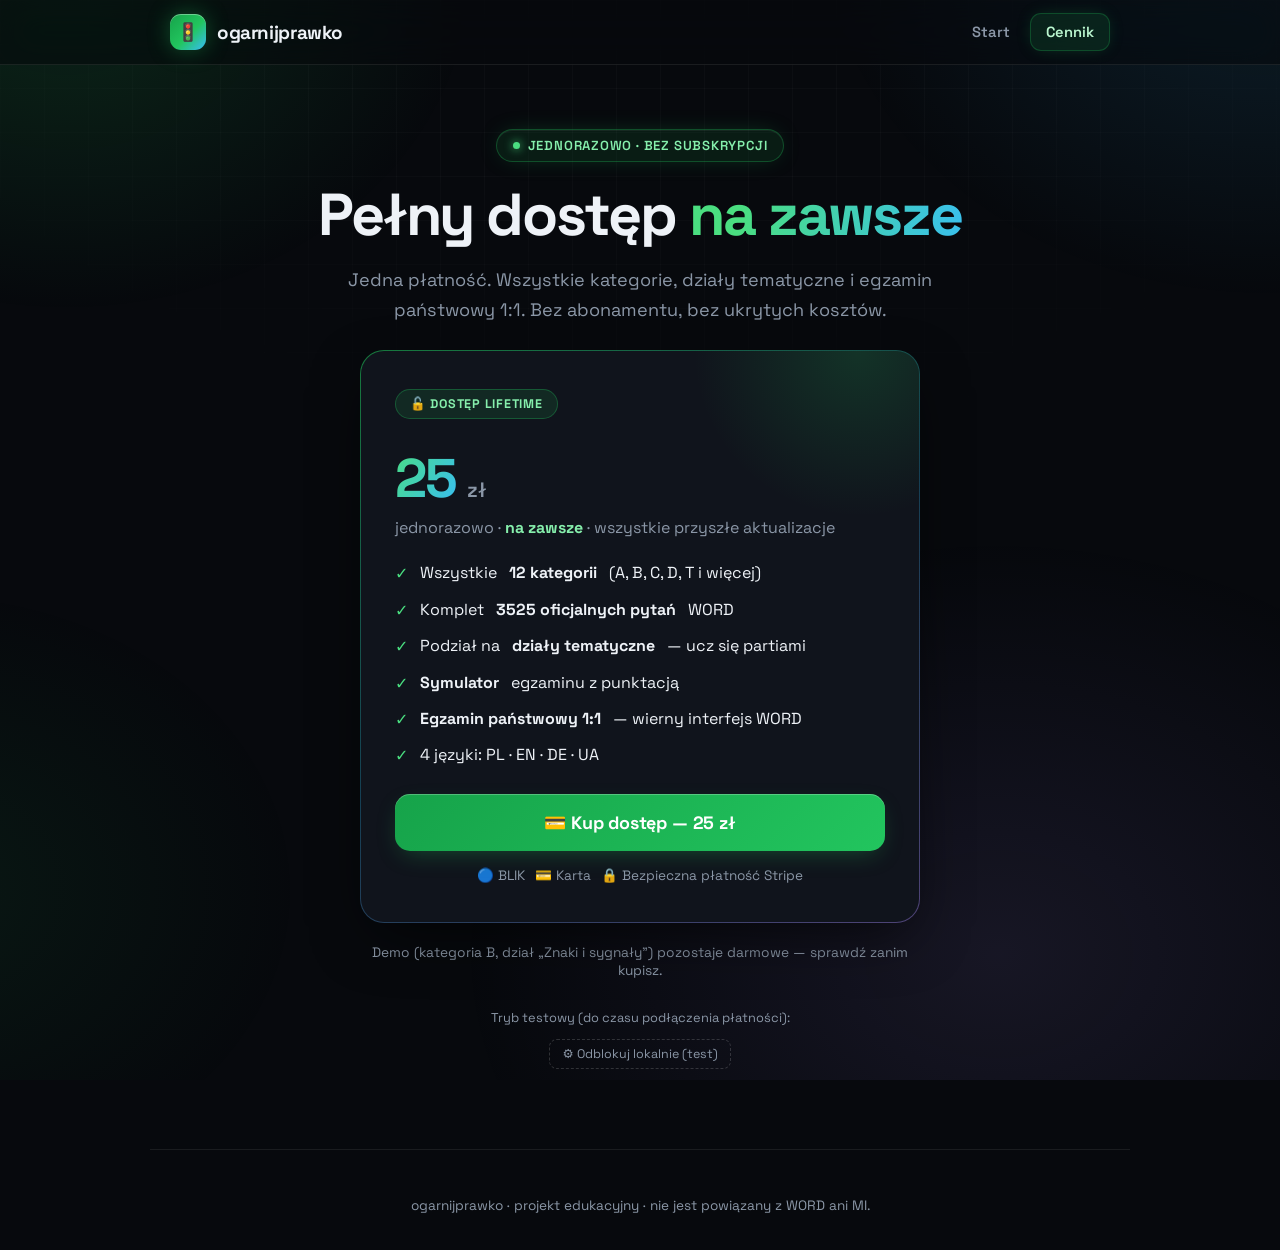
==== cennik.html @ bf422115 "Pierwsza wersja ogarnijprawko Serwis do nauki teorii prawa jazdy z oficjalnej bazy MI: - 3525 pytań," ====
<!DOCTYPE html>
<html lang="pl">
<head>
<meta charset="UTF-8">
<meta name="viewport" content="width=device-width, initial-scale=1.0">
<title>Cennik — ogarnijprawko (25 zł na zawsze)</title>
<meta name="description" content="Pełny dostęp do wszystkich kategorii, działów i trybu egzaminu państwowego 1:1 — 25 zł jednorazowo, na zawsze.">
<link rel="preconnect" href="https://fonts.googleapis.com">
<link rel="preconnect" href="https://fonts.gstatic.com" crossorigin>
<link href="https://fonts.googleapis.com/css2?family=Space+Grotesk:wght@400;500;600;700&display=swap" rel="stylesheet">
<link rel="stylesheet" href="style.css">
<style>
.price-wrap{max-width:560px;margin:0 auto}
.price-card{
  position:relative;border-radius:24px;padding:38px 34px;overflow:hidden;
  background:linear-gradient(var(--card-solid),var(--card-solid)) padding-box,
             linear-gradient(150deg,rgba(34,197,94,.6),rgba(56,189,248,.3) 50%,rgba(167,139,250,.4)) border-box;
  border:1.5px solid transparent;box-shadow:var(--shadow);
}
.price-card::before{content:"";position:absolute;width:360px;height:360px;border-radius:50%;top:-180px;right:-120px;background:radial-gradient(circle,var(--accent-glow),transparent 65%);opacity:.5}
.price-badge{display:inline-block;font-size:.78rem;font-weight:700;letter-spacing:.06em;text-transform:uppercase;color:#86efac;background:rgba(34,197,94,.12);border:1px solid rgba(34,197,94,.3);padding:6px 14px;border-radius:999px;margin-bottom:18px}
.price-amount{display:flex;align-items:baseline;gap:10px;margin:6px 0 4px}
.price-amount .v{font-size:3.4rem;font-weight:700;letter-spacing:-.03em;background:linear-gradient(120deg,#4ade80,#38bdf8);-webkit-background-clip:text;background-clip:text;color:transparent}
.price-amount .u{font-size:1.3rem;font-weight:600;color:var(--muted)}
.price-sub{color:var(--muted);margin:0 0 24px}
.price-sub b{color:#86efac}
.feat{list-style:none;padding:0;margin:0 0 26px;display:flex;flex-direction:column;gap:13px}
.feat li{display:flex;gap:12px;align-items:flex-start;font-size:1rem;line-height:1.4}
.feat .ic{color:var(--accent2);font-weight:800;flex-shrink:0;margin-top:1px}
.feat .x{color:var(--muted);opacity:.6}
.pay-note{display:flex;align-items:center;gap:10px;justify-content:center;margin-top:16px;color:var(--muted);font-size:.85rem;flex-wrap:wrap}
.pay-note span{display:inline-flex;align-items:center;gap:5px}
.powod-info{background:rgba(251,191,36,.1);border:1px solid rgba(251,191,36,.28);color:#fde68a;border-radius:14px;padding:13px 18px;margin-bottom:22px;font-size:.94rem;text-align:center}
.dev-unlock{margin-top:30px;text-align:center;font-size:.8rem;color:var(--muted)}
.dev-unlock button{background:none;border:1px dashed var(--line-bright);color:var(--muted);border-radius:8px;padding:6px 12px;cursor:pointer;font-family:inherit;font-size:.78rem}
.guarantee{text-align:center;color:var(--muted);font-size:.86rem;margin-top:20px}
</style>
</head>
<body>

<header class="site-header"><div class="container bar">
  <a class="brand" href="index.html"><span class="logo">🚦</span> ogarnijprawko</a>
  <nav class="nav">
    <a href="index.html">Start</a>
    <a href="cennik.html" class="active">Cennik</a>
  </nav>
</div></header>

<main class="container">
  <section class="hero" style="padding:64px 0 26px">
    <div class="kicker"><span class="dot"></span> Jednorazowo · bez subskrypcji</div>
    <h1>Pełny dostęp <span class="hl">na zawsze</span></h1>
    <p>Jedna płatność. Wszystkie kategorie, działy tematyczne i egzamin państwowy 1:1. Bez abonamentu, bez ukrytych kosztów.</p>
  </section>

  <div class="price-wrap">
    <div id="powod"></div>
    <div class="price-card">
      <span class="price-badge">🔓 Dostęp lifetime</span>
      <div class="price-amount"><span class="v">25</span><span class="u">zł</span></div>
      <p class="price-sub">jednorazowo · <b>na zawsze</b> · wszystkie przyszłe aktualizacje</p>

      <ul class="feat">
        <li><span class="ic">✓</span> Wszystkie <b>12 kategorii</b> (A, B, C, D, T i więcej)</li>
        <li><span class="ic">✓</span> Komplet <b>3525 oficjalnych pytań</b> WORD</li>
        <li><span class="ic">✓</span> Podział na <b>działy tematyczne</b> — ucz się partiami</li>
        <li><span class="ic">✓</span> <b>Symulator</b> egzaminu z punktacją</li>
        <li><span class="ic">✓</span> <b>Egzamin państwowy 1:1</b> — wierny interfejs WORD</li>
        <li><span class="ic">✓</span> 4 języki: PL · EN · DE · UA</li>
      </ul>

      <button class="btn big" style="width:100%" id="payBtn">💳 Kup dostęp — 25 zł</button>
      <div class="pay-note">
        <span>🔵 BLIK</span><span>💳 Karta</span><span>🔒 Bezpieczna płatność Stripe</span>
      </div>
    </div>

    <p class="guarantee">Demo (kategoria B, dział „Znaki i sygnały") pozostaje darmowe — sprawdź zanim kupisz.</p>

    <div class="dev-unlock">
      <p>Tryb testowy (do czasu podłączenia płatności):</p>
      <button id="devUnlock">⚙️ Odblokuj lokalnie (test)</button>
    </div>
  </div>
</main>

<footer class="footer container">
  ogarnijprawko · projekt edukacyjny · nie jest powiązany z WORD ani MI.
</footer>

<script src="app.js"></script>
<script>
/* ===== KONFIG STRIPE — uzupełnij po założeniu konta =====
   Najprostszy wariant: Stripe Payment Link (bez kodu backendu na start).
   1. Stripe Dashboard → Payment Links → nowy link, produkt 25 PLN, włącz BLIK.
   2. Wklej URL poniżej. 3. W "After payment" ustaw redirect na:  .../dziekujemy.html
   Docelowo: webhook checkout.session.completed → Firebase oznacza konto jako paid. */
const STRIPE = { paymentLink: "" };  // np. "https://buy.stripe.com/xxxxx"

/* powód przekierowania */
const POWODY = {
  "dzial":"Ten dział jest dostępny w pełnej wersji.",
  "pelny-zakres":"Nauka całej kategorii wymaga pełnego dostępu.",
  "egzamin":"Symulator egzaminu jest dostępny w pełnej wersji.",
  "word":"Egzamin państwowy 1:1 jest dostępny w pełnej wersji.",
};
const powod = PT.qs("powod");
if(powod && POWODY[powod]){
  document.getElementById("powod").innerHTML =
    `<div class="powod-info">🔒 ${POWODY[powod]} Odblokuj raz — masz na zawsze.</div>`;
}

/* jeśli już kupione */
if(PT.isPaid()){
  document.getElementById("payBtn").outerHTML =
    '<div class="powod-info" style="background:rgba(34,197,94,.12);border-color:rgba(34,197,94,.3);color:#86efac">✅ Masz pełny dostęp. Dziękujemy!</div>';
}

document.getElementById("payBtn").onclick = ()=>{
  if(STRIPE.paymentLink){ location.href = STRIPE.paymentLink; }
  else { alert("Płatność będzie aktywna po podłączeniu konta Stripe.\n\nNa razie użyj „Odblokuj lokalnie (test)” na dole strony."); }
};

document.getElementById("devUnlock").onclick = ()=>{
  PT.setPaid(true);
  location.href = "index.html";
};
</script>
</body>
</html>
---- style.css ----
/* ============ PrawoTeoria — premium dark UI ============ */
:root{
  --bg:#07090d;
  --bg-soft:#0b0e14;
  --card:rgba(255,255,255,.035);
  --card-solid:#10141c;
  --card2:rgba(255,255,255,.05);
  --line:rgba(255,255,255,.08);
  --line-bright:rgba(255,255,255,.16);
  --txt:#eef2f7;
  --muted:#8b97a7;
  --accent:#22c55e;
  --accent2:#4ade80;
  --accent-glow:rgba(34,197,94,.35);
  --blue:#38bdf8;
  --violet:#a78bfa;
  --danger:#f87171;
  --warn:#fbbf24;
  --radius:18px;
  --shadow:0 20px 60px -15px rgba(0,0,0,.7);
  --ease:cubic-bezier(.22,1,.36,1);
}
*{box-sizing:border-box}
::selection{background:var(--accent);color:#04140a}
html{scroll-behavior:smooth}
body{
  margin:0;
  font-family:"Space Grotesk",system-ui,-apple-system,"Segoe UI",sans-serif;
  background:var(--bg);
  color:var(--txt);
  min-height:100vh;
  -webkit-font-smoothing:antialiased;
  overflow-x:hidden;
}

/* ---- animated aurora backdrop ---- */
body::before{
  content:"";position:fixed;inset:-20%;z-index:-2;pointer-events:none;
  background:
    radial-gradient(38% 45% at 18% 12%, rgba(34,197,94,.16), transparent 60%),
    radial-gradient(42% 50% at 85% 8%,  rgba(56,189,248,.13), transparent 60%),
    radial-gradient(50% 55% at 70% 90%, rgba(167,139,250,.10), transparent 60%),
    radial-gradient(35% 40% at 10% 85%, rgba(34,197,94,.08), transparent 60%);
  animation:aurora 26s var(--ease) infinite alternate;
}
@keyframes aurora{
  0%{transform:rotate(0deg) scale(1)}
  50%{transform:rotate(4deg) scale(1.08)}
  100%{transform:rotate(-3deg) scale(1.04)}
}
/* subtle grid */
body::after{
  content:"";position:fixed;inset:0;z-index:-1;pointer-events:none;
  background-image:
    linear-gradient(rgba(255,255,255,.022) 1px,transparent 1px),
    linear-gradient(90deg,rgba(255,255,255,.022) 1px,transparent 1px);
  background-size:44px 44px;
  mask-image:radial-gradient(ellipse 90% 70% at 50% 0%,#000 30%,transparent 75%);
  -webkit-mask-image:radial-gradient(ellipse 90% 70% at 50% 0%,#000 30%,transparent 75%);
}

a{color:var(--accent2);text-decoration:none}
a:hover{text-decoration:none}
.container{max-width:980px;margin:0 auto;padding:0 20px}
.hidden{display:none!important}
.center{text-align:center}
.muted{color:var(--muted)}

/* ============ HEADER ============ */
.site-header{
  view-transition-name:site-header;
  position:sticky;top:0;z-index:50;
  background:rgba(7,9,13,.6);
  backdrop-filter:blur(18px) saturate(1.4);
  -webkit-backdrop-filter:blur(18px) saturate(1.4);
  border-bottom:1px solid var(--line);
}
.site-header .bar{display:flex;align-items:center;gap:18px;height:64px}
.brand{
  display:flex;align-items:center;gap:11px;font-weight:700;
  font-size:1.18rem;color:var(--txt);letter-spacing:-.02em;
}
.brand .logo{
  width:36px;height:36px;border-radius:11px;
  background:linear-gradient(135deg,#16a34a,#22c55e 55%,#38bdf8);
  display:grid;place-items:center;font-size:1.1rem;
  box-shadow:0 0 22px var(--accent-glow), inset 0 1px 0 rgba(255,255,255,.35);
}
.nav{display:flex;gap:4px;margin-left:auto;flex-wrap:wrap}
.nav a{
  color:var(--muted);padding:9px 15px;border-radius:11px;
  font-weight:600;font-size:.92rem;transition:all .25s var(--ease);
  border:1px solid transparent;
}
.nav a:hover{color:var(--txt);background:var(--card2)}
.nav a.active{
  color:#bbf7d0;background:rgba(34,197,94,.12);
  border-color:rgba(34,197,94,.25);
  box-shadow:0 0 18px -6px var(--accent-glow);
}

/* ============ HERO ============ */
.hero{text-align:center;padding:84px 0 36px;position:relative}
.hero .kicker{
  display:inline-flex;align-items:center;gap:8px;
  font-size:.82rem;font-weight:600;letter-spacing:.06em;text-transform:uppercase;
  color:#86efac;background:rgba(34,197,94,.1);
  border:1px solid rgba(34,197,94,.3);
  padding:7px 16px;border-radius:999px;margin-bottom:22px;
  box-shadow:0 0 24px -8px var(--accent-glow), inset 0 1px 0 rgba(255,255,255,.06);
  animation:rise .7s var(--ease) both;
}
.hero .kicker .dot{
  width:7px;height:7px;border-radius:50%;background:var(--accent2);
  box-shadow:0 0 10px var(--accent2);
  animation:pulse 2s ease-in-out infinite;
}
@keyframes pulse{0%,100%{opacity:1;transform:scale(1)}50%{opacity:.4;transform:scale(.75)}}
.hero h1{
  font-size:clamp(2.3rem,5.6vw,3.7rem);
  margin:0 0 18px;line-height:1.06;letter-spacing:-.035em;font-weight:700;
  animation:rise .7s .08s var(--ease) both;
}
.hero h1 .hl{
  background:linear-gradient(100deg,#4ade80 10%,#38bdf8 55%,#a78bfa 95%);
  -webkit-background-clip:text;background-clip:text;color:transparent;
  background-size:200% 100%;
  animation:shine-text 6s linear infinite;
}
@keyframes shine-text{to{background-position:200% 0}}
.hero p{
  color:var(--muted);font-size:1.13rem;max-width:600px;
  margin:0 auto;line-height:1.65;
  animation:rise .7s .16s var(--ease) both;
}
@keyframes rise{from{opacity:0;transform:translateY(18px)}to{opacity:1;transform:none}}

/* stats */
.stats{display:flex;gap:14px;justify-content:center;flex-wrap:wrap;margin-top:38px}
.stat{
  background:var(--card);border:1px solid var(--line);border-radius:var(--radius);
  padding:18px 28px;min-width:130px;position:relative;overflow:hidden;
  backdrop-filter:blur(8px);
  transition:all .35s var(--ease);
  animation:rise .7s var(--ease) both;
}
.stat:nth-child(1){animation-delay:.22s}
.stat:nth-child(2){animation-delay:.3s}
.stat:nth-child(3){animation-delay:.38s}
.stat:nth-child(4){animation-delay:.46s}
.stat::before{
  content:"";position:absolute;inset:0;
  background:linear-gradient(135deg,rgba(34,197,94,.12),transparent 50%);
  opacity:0;transition:opacity .35s;
}
.stat:hover{transform:translateY(-4px);border-color:rgba(34,197,94,.4);box-shadow:0 14px 40px -12px var(--accent-glow)}
.stat:hover::before{opacity:1}
.stat b{
  display:block;font-size:1.85rem;font-weight:700;letter-spacing:-.02em;
  background:linear-gradient(120deg,#4ade80,#38bdf8);
  -webkit-background-clip:text;background-clip:text;color:transparent;
}
.stat span{color:var(--muted);font-size:.84rem;font-weight:500}

/* ============ SECTIONS ============ */
.section{margin:64px 0}
.section h2{
  font-size:1.55rem;margin:0 0 8px;display:flex;align-items:center;gap:10px;
  letter-spacing:-.02em;font-weight:700;
}
.section>.muted{font-size:.97rem}

/* ============ MODE CARDS ============ */
.modes{display:grid;grid-template-columns:1fr 1fr;gap:18px;margin-top:22px}
.mode-card{
  position:relative;border-radius:var(--radius);padding:30px 28px;
  background:linear-gradient(var(--card-solid),var(--card-solid)) padding-box,
             linear-gradient(140deg,rgba(34,197,94,.55),rgba(255,255,255,.07) 40%,rgba(56,189,248,.35)) border-box;
  border:1px solid transparent;
  overflow:hidden;
  transition:all .4s var(--ease);
}
.mode-card::before{
  content:"";position:absolute;width:340px;height:340px;border-radius:50%;
  background:radial-gradient(circle,var(--accent-glow),transparent 65%);
  top:-160px;right:-120px;opacity:.35;transition:opacity .4s;
  pointer-events:none;
}
.mode-card:nth-child(2)::before{background:radial-gradient(circle,rgba(56,189,248,.3),transparent 65%)}
.mode-card:hover{transform:translateY(-5px);box-shadow:var(--shadow)}
.mode-card:hover::before{opacity:.7}
.mode-card h3{margin:0 0 10px;font-size:1.4rem;letter-spacing:-.02em}
.mode-card p{color:var(--muted);margin:0 0 22px;font-size:.97rem;line-height:1.6}

/* ============ BUTTONS ============ */
.btn{
  position:relative;display:inline-flex;align-items:center;gap:8px;justify-content:center;
  background:linear-gradient(135deg,#16a34a,#22c55e);
  color:#fff;border:none;border-radius:13px;
  padding:13px 24px;font-size:1rem;font-weight:700;cursor:pointer;
  font-family:inherit;letter-spacing:-.01em;
  transition:all .3s var(--ease);
  box-shadow:0 8px 24px -8px var(--accent-glow), inset 0 1px 0 rgba(255,255,255,.25);
  overflow:hidden;
}
.btn::after{ /* shine sweep */
  content:"";position:absolute;top:0;left:-80%;width:50%;height:100%;
  background:linear-gradient(100deg,transparent,rgba(255,255,255,.35),transparent);
  transform:skewX(-20deg);transition:left .55s var(--ease);
}
.btn:hover{transform:translateY(-2px);box-shadow:0 14px 34px -8px var(--accent-glow), inset 0 1px 0 rgba(255,255,255,.25)}
.btn:hover::after{left:130%}
.btn:active{transform:translateY(0) scale(.98)}
.btn.ghost{
  background:var(--card2);color:var(--txt);
  border:1px solid var(--line-bright);box-shadow:none;
  backdrop-filter:blur(6px);
}
.btn.ghost:hover{border-color:rgba(34,197,94,.5);background:rgba(34,197,94,.08);color:#bbf7d0}
.btn.danger{background:linear-gradient(135deg,#dc2626,#f87171);box-shadow:0 8px 24px -8px rgba(248,113,113,.4)}
.btn.big{padding:17px 32px;font-size:1.12rem;border-radius:15px}
.btn:disabled{opacity:.45;cursor:not-allowed;transform:none}
.btn:disabled::after{display:none}

/* ============ CATEGORY GRID ============ */
.cat-grid{display:grid;grid-template-columns:repeat(auto-fill,minmax(150px,1fr));gap:13px;margin-top:22px}
.cat{
  position:relative;background:var(--card);border:1px solid var(--line);
  border-radius:var(--radius);padding:18px 16px;cursor:pointer;
  text-align:left;color:var(--txt);font-family:inherit;
  transition:all .3s var(--ease);overflow:hidden;
  backdrop-filter:blur(6px);
}
.cat::before{
  content:"";position:absolute;inset:0;opacity:0;transition:opacity .3s;
  background:linear-gradient(150deg,rgba(34,197,94,.13),transparent 60%);
}
.cat:hover{transform:translateY(-4px) scale(1.02);border-color:rgba(34,197,94,.45);box-shadow:0 16px 40px -14px var(--accent-glow)}
.cat:hover::before{opacity:1}
.cat .code{
  font-size:1.65rem;font-weight:700;letter-spacing:-.02em;
  background:linear-gradient(120deg,#eef2f7,#9fb3c8);
  -webkit-background-clip:text;background-clip:text;color:transparent;
}
.cat .desc{color:var(--muted);font-size:.8rem;margin-top:5px;min-height:32px;line-height:1.45}
.cat .count{
  display:inline-block;color:#86efac;font-size:.76rem;font-weight:700;margin-top:10px;
  background:rgba(34,197,94,.1);border:1px solid rgba(34,197,94,.22);
  padding:3px 10px;border-radius:999px;
}
.cat.sel,.cat[data-sel="1"]{
  border-color:var(--accent);
  box-shadow:0 0 0 1px var(--accent), 0 14px 38px -12px var(--accent-glow);
}
.cat.sel::after{
  content:"✓";position:absolute;top:10px;right:12px;
  width:22px;height:22px;border-radius:50%;display:grid;place-items:center;
  background:var(--accent);color:#04140a;font-size:.8rem;font-weight:800;
  box-shadow:0 0 14px var(--accent-glow);
}

/* ============ QUIZ ============ */
.quiz-top{display:flex;align-items:center;gap:12px;flex-wrap:wrap;margin:26px 0 18px}
.pill{
  background:var(--card2);border:1px solid var(--line);border-radius:999px;
  padding:7px 16px;font-weight:600;font-size:.88rem;color:var(--txt);
  backdrop-filter:blur(6px);
}
a.pill{transition:all .25s var(--ease)}
a.pill:hover{border-color:rgba(34,197,94,.4);color:#bbf7d0}
.pill.timer{font-variant-numeric:tabular-nums;border-color:rgba(56,189,248,.35);color:#7dd3fc}
.pill.timer.low{
  color:var(--danger);border-color:var(--danger);
  animation:blink .55s steps(2) infinite;
  box-shadow:0 0 16px -4px rgba(248,113,113,.5);
}
@keyframes blink{50%{opacity:.45}}
.progress{
  flex:1;height:9px;background:var(--card2);border-radius:999px;
  overflow:hidden;min-width:120px;border:1px solid var(--line);
}
.progress>i{
  display:block;height:100%;border-radius:999px;
  background:linear-gradient(90deg,#22c55e,#38bdf8);
  background-size:200% 100%;
  animation:flow 3s linear infinite;
  transition:width .45s var(--ease);
  box-shadow:0 0 12px var(--accent-glow);
}
@keyframes flow{to{background-position:200% 0}}

.qcard{
  position:relative;border-radius:22px;padding:28px;
  background:linear-gradient(var(--card-solid),var(--card-solid)) padding-box,
             linear-gradient(160deg,rgba(255,255,255,.14),rgba(255,255,255,.03) 35%,rgba(34,197,94,.18)) border-box;
  border:1px solid transparent;
  box-shadow:var(--shadow);
  animation:cardIn .45s var(--ease) both;
}
@keyframes cardIn{from{opacity:0;transform:translateY(14px) scale(.985)}to{opacity:1;transform:none}}
.qmedia{
  margin:0 auto 20px;max-width:100%;border-radius:14px;overflow:hidden;
  background:#000;display:block;border:1px solid var(--line);
}
.qmedia img,.qmedia video{width:100%;display:block;max-height:400px;object-fit:contain;background:#000}
.qmeta{display:flex;gap:14px;align-items:center;margin-bottom:14px;color:var(--muted);font-size:.84rem;font-weight:500}
.qmeta .pts{
  color:var(--warn);font-weight:700;
  background:rgba(251,191,36,.1);border:1px solid rgba(251,191,36,.25);
  padding:2px 11px;border-radius:999px;font-size:.78rem;
}
.qtext{font-size:1.28rem;font-weight:600;margin:0 0 22px;line-height:1.45;letter-spacing:-.015em}

.answers{display:flex;flex-direction:column;gap:11px}
.ans{
  position:relative;text-align:left;
  background:var(--card2);border:1.5px solid var(--line);border-radius:14px;
  padding:15px 18px;cursor:pointer;font-size:1rem;color:var(--txt);
  font-family:inherit;display:flex;gap:12px;align-items:center;
  transition:all .22s var(--ease);
}
.ans:hover:not(:disabled){
  border-color:rgba(34,197,94,.55);background:rgba(34,197,94,.07);
  transform:translateX(4px);
}
.ans .k{
  font-weight:800;color:var(--muted);min-width:30px;height:30px;
  display:inline-grid;place-items:center;
  background:rgba(255,255,255,.05);border:1px solid var(--line);
  border-radius:9px;font-size:.88rem;flex-shrink:0;
  transition:all .22s;
}
.ans:hover:not(:disabled) .k{border-color:rgba(34,197,94,.5);color:#86efac}
.ans.tak{font-weight:700;font-size:1.1rem}
.ans.correct{
  border-color:var(--accent2);background:rgba(34,197,94,.14);
  box-shadow:0 0 24px -8px var(--accent-glow);
  animation:popOk .4s var(--ease);
}
.ans.correct .k{background:var(--accent);color:#04140a;border-color:var(--accent)}
@keyframes popOk{35%{transform:scale(1.02)}}
.ans.wrong{
  border-color:var(--danger);background:rgba(248,113,113,.12);
  animation:shake .4s var(--ease);
}
.ans.wrong .k{background:var(--danger);color:#1a0505;border-color:var(--danger)}
@keyframes shake{20%{transform:translateX(-6px)}45%{transform:translateX(5px)}70%{transform:translateX(-3px)}}
.ans.picked{
  border-color:var(--blue);background:rgba(56,189,248,.1);
  box-shadow:0 0 20px -8px rgba(56,189,248,.45);
}
.ans.picked .k{background:var(--blue);color:#03222e;border-color:var(--blue)}
.ans:disabled{cursor:default}
.tn-row{display:flex;gap:14px}
.tn-row .ans{flex:1;justify-content:center;font-size:1.15rem;padding:18px}

.explain{
  margin-top:18px;padding:15px 18px;border-radius:13px;
  background:var(--card2);border:1px solid var(--line);
  border-left:3px solid var(--accent2);
  color:var(--muted);font-size:.96rem;display:none;
}
.explain.show{display:block;animation:rise .35s var(--ease)}

.quiz-nav{display:flex;gap:13px;margin-top:24px}
.quiz-nav .btn{flex:1}

/* ============ RESULT ============ */
.result{
  position:relative;text-align:center;padding:48px 32px;border-radius:24px;
  background:linear-gradient(var(--card-solid),var(--card-solid)) padding-box,
             linear-gradient(160deg,rgba(255,255,255,.14),rgba(255,255,255,.04)) border-box;
  border:1px solid transparent;
  box-shadow:var(--shadow);overflow:hidden;
  animation:cardIn .5s var(--ease) both;
}
.result::before{
  content:"";position:absolute;inset:0;pointer-events:none;opacity:.5;
}
.result.pass{border-color:rgba(34,197,94,.4)}
.result.pass::before{background:radial-gradient(60% 50% at 50% 0%,rgba(34,197,94,.18),transparent 70%)}
.result.fail{border-color:rgba(248,113,113,.35)}
.result.fail::before{background:radial-gradient(60% 50% at 50% 0%,rgba(248,113,113,.14),transparent 70%)}
.result .badge{font-size:3.6rem;margin-bottom:10px;display:inline-block;animation:bounceIn .6s var(--ease)}
@keyframes bounceIn{0%{transform:scale(.3);opacity:0}55%{transform:scale(1.15)}100%{transform:scale(1);opacity:1}}
.result h2{margin:0 0 8px;font-size:2rem;letter-spacing:-.03em}
.result.pass h2{color:#86efac;text-shadow:0 0 30px var(--accent-glow)}
.result.fail h2{color:#fca5a5}
.result .score{font-size:1.18rem;color:var(--muted);margin-bottom:26px;line-height:1.7}

/* ============ LANG SWITCH ============ */
.lang{display:flex;gap:5px}
.lang button{
  background:var(--card2);border:1px solid var(--line);color:var(--muted);
  border-radius:9px;padding:6px 10px;cursor:pointer;font-weight:700;
  font-size:.78rem;font-family:inherit;transition:all .2s var(--ease);
}
.lang button:hover{color:var(--txt);border-color:var(--line-bright)}
.lang button.on{
  background:rgba(34,197,94,.15);color:#86efac;border-color:rgba(34,197,94,.5);
  box-shadow:0 0 12px -4px var(--accent-glow);
}

/* ============ DZIAŁY / PAYWALL ============ */
.demo-banner{
  display:flex;align-items:center;justify-content:space-between;gap:18px;flex-wrap:wrap;
  margin:6px 0 0;padding:16px 22px;border-radius:16px;
  background:linear-gradient(120deg,rgba(251,191,36,.1),rgba(34,197,94,.08));
  border:1px solid rgba(251,191,36,.28);
}
.demo-banner span{font-size:.96rem;color:#fde68a}
.demo-banner b{color:#fff}
.demo-banner .btn{flex-shrink:0;padding:10px 18px;font-size:.92rem}

.code-sm{font-size:1.05rem;font-weight:600;letter-spacing:-.01em;line-height:1.3;min-height:42px;display:flex;align-items:center}
.cat.dzial{padding:16px}

/* karty/kafelki zablokowane */
.tryb,.cat.dzial{text-decoration:none;color:var(--txt);display:flex;flex-direction:column}
.tryb{justify-content:flex-start}
.locked{position:relative;opacity:.78}
.locked:hover{opacity:1}
.locked .lock{
  position:absolute;top:12px;right:14px;font-size:1.1rem;z-index:2;
  filter:drop-shadow(0 0 8px rgba(0,0,0,.6));
}
.cat.dzial.locked{border-color:rgba(251,191,36,.25)}
.cat.dzial.locked:hover{border-color:rgba(251,191,36,.5);box-shadow:0 14px 34px -14px rgba(251,191,36,.3)}
.mode-card.tryb.locked::after{
  content:"";position:absolute;inset:0;border-radius:inherit;
  background:repeating-linear-gradient(45deg,transparent,transparent 12px,rgba(251,191,36,.03) 12px,rgba(251,191,36,.03) 24px);
  pointer-events:none;
}

/* ============ FOOTER ============ */
.footer{
  text-align:center;color:var(--muted);font-size:.85rem;line-height:1.8;
  padding:44px 0 32px;border-top:1px solid var(--line);margin-top:80px;
}

/* ============ MISC ============ */
.spinner{
  width:38px;height:38px;border-radius:50%;margin:60px auto;
  border:3px solid var(--line);border-top-color:var(--accent);
  animation:spin .7s linear infinite;
}
@keyframes spin{to{transform:rotate(360deg)}}

@media(max-width:640px){
  .modes{grid-template-columns:1fr}
  .hero{padding:56px 0 24px}
  .stat{min-width:calc(50% - 14px);padding:14px 18px}
  .qcard{padding:20px 16px}
  .tn-row{flex-direction:column}
}
@media(prefers-reduced-motion:reduce){
  *,*::before,*::after{animation-duration:.001s!important;transition-duration:.001s!important}
}
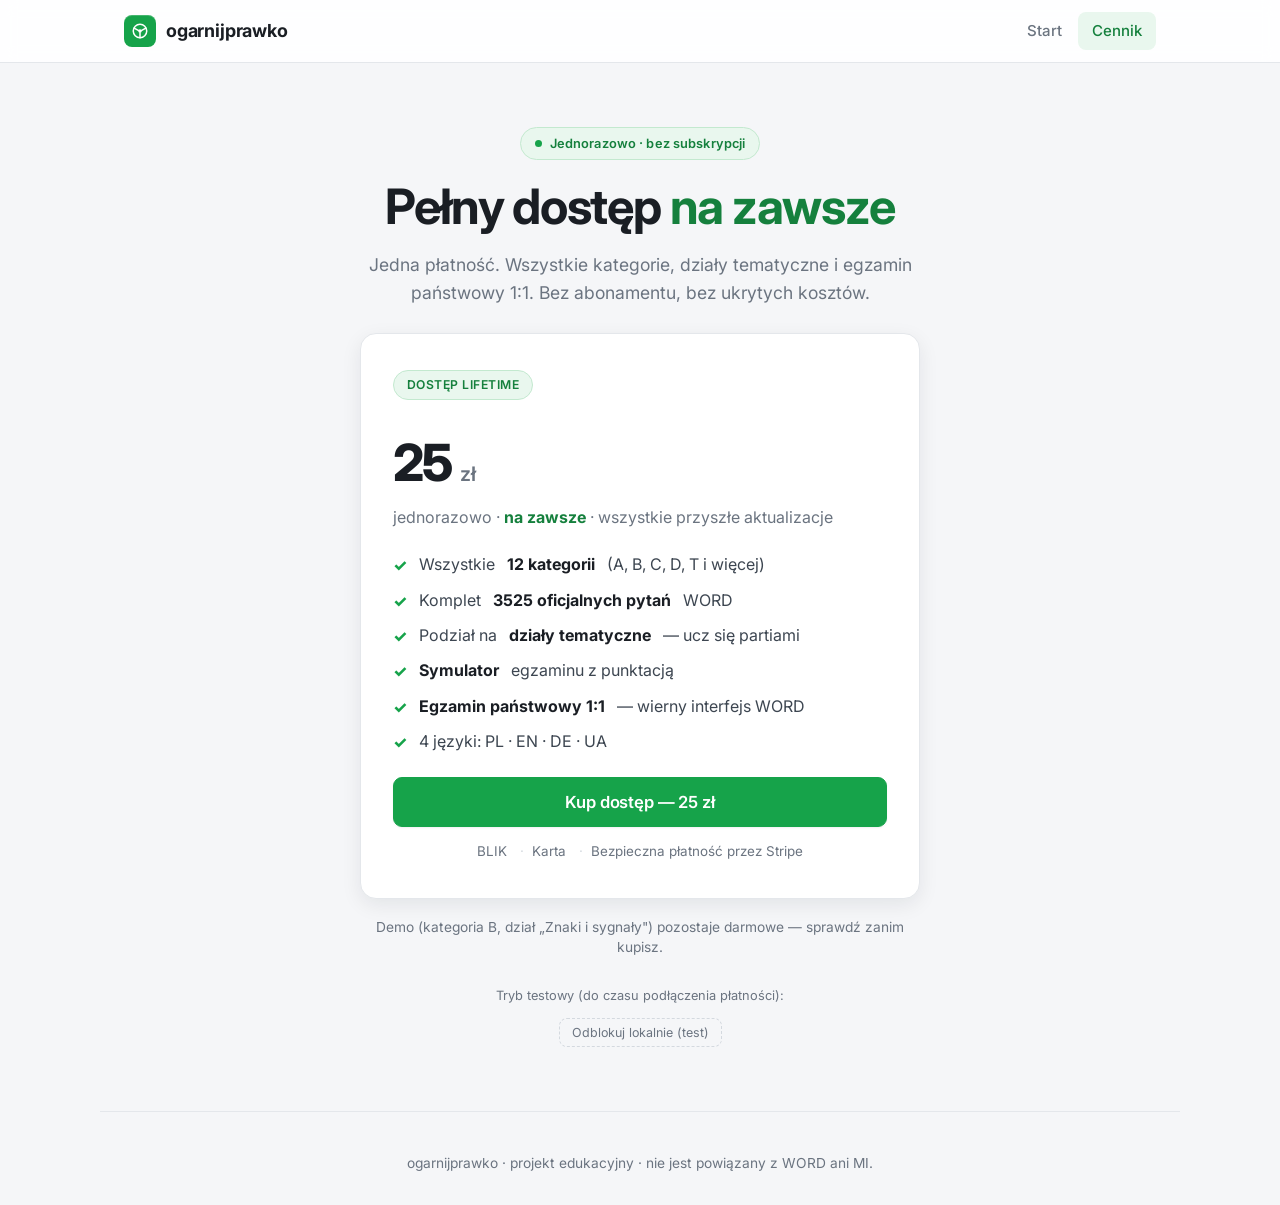
==== commit c55a077a: "Redesign na jasny, profesjonalny motyw Mniej 'AI vibecoded': jasny motyw zamiast dark-neon, font Int" ====
--- a/cennik.html
+++ b/cennik.html
@@ -7,39 +7,38 @@
 <meta name="description" content="Pełny dostęp do wszystkich kategorii, działów i trybu egzaminu państwowego 1:1 — 25 zł jednorazowo, na zawsze.">
 <link rel="preconnect" href="https://fonts.googleapis.com">
 <link rel="preconnect" href="https://fonts.gstatic.com" crossorigin>
-<link href="https://fonts.googleapis.com/css2?family=Space+Grotesk:wght@400;500;600;700&display=swap" rel="stylesheet">
+<link href="https://fonts.googleapis.com/css2?family=Inter:wght@400;500;600;700;800&display=swap" rel="stylesheet">
 <link rel="stylesheet" href="style.css">
 <style>
 .price-wrap{max-width:560px;margin:0 auto}
 .price-card{
-  position:relative;border-radius:24px;padding:38px 34px;overflow:hidden;
-  background:linear-gradient(var(--card-solid),var(--card-solid)) padding-box,
-             linear-gradient(150deg,rgba(34,197,94,.6),rgba(56,189,248,.3) 50%,rgba(167,139,250,.4)) border-box;
-  border:1.5px solid transparent;box-shadow:var(--shadow);
+  position:relative;border-radius:16px;padding:36px 32px;
+  background:var(--surface);border:1px solid var(--border);box-shadow:var(--shadow-md);
 }
-.price-card::before{content:"";position:absolute;width:360px;height:360px;border-radius:50%;top:-180px;right:-120px;background:radial-gradient(circle,var(--accent-glow),transparent 65%);opacity:.5}
-.price-badge{display:inline-block;font-size:.78rem;font-weight:700;letter-spacing:.06em;text-transform:uppercase;color:#86efac;background:rgba(34,197,94,.12);border:1px solid rgba(34,197,94,.3);padding:6px 14px;border-radius:999px;margin-bottom:18px}
-.price-amount{display:flex;align-items:baseline;gap:10px;margin:6px 0 4px}
-.price-amount .v{font-size:3.4rem;font-weight:700;letter-spacing:-.03em;background:linear-gradient(120deg,#4ade80,#38bdf8);-webkit-background-clip:text;background-clip:text;color:transparent}
-.price-amount .u{font-size:1.3rem;font-weight:600;color:var(--muted)}
+.price-badge{display:inline-block;font-size:.76rem;font-weight:600;letter-spacing:.04em;text-transform:uppercase;color:var(--brand-d);background:var(--brand-tint);border:1px solid var(--brand-tint-bd);padding:5px 13px;border-radius:999px;margin-bottom:18px}
+.price-amount{display:flex;align-items:baseline;gap:8px;margin:6px 0 4px}
+.price-amount .v{font-size:3.2rem;font-weight:800;letter-spacing:-.03em;color:var(--text)}
+.price-amount .u{font-size:1.25rem;font-weight:600;color:var(--muted)}
 .price-sub{color:var(--muted);margin:0 0 24px}
-.price-sub b{color:#86efac}
-.feat{list-style:none;padding:0;margin:0 0 26px;display:flex;flex-direction:column;gap:13px}
-.feat li{display:flex;gap:12px;align-items:flex-start;font-size:1rem;line-height:1.4}
-.feat .ic{color:var(--accent2);font-weight:800;flex-shrink:0;margin-top:1px}
-.feat .x{color:var(--muted);opacity:.6}
-.pay-note{display:flex;align-items:center;gap:10px;justify-content:center;margin-top:16px;color:var(--muted);font-size:.85rem;flex-wrap:wrap}
+.price-sub b{color:var(--brand-d)}
+.feat{list-style:none;padding:0;margin:0 0 24px;display:flex;flex-direction:column;gap:12px}
+.feat li{display:flex;gap:12px;align-items:flex-start;font-size:1rem;line-height:1.4;color:var(--text-2)}
+.feat .ic{color:var(--brand);font-weight:800;flex-shrink:0;margin-top:1px}
+.feat b{color:var(--text)}
+.pay-note{display:flex;align-items:center;gap:8px;justify-content:center;margin-top:14px;color:var(--muted);font-size:.84rem;flex-wrap:wrap}
 .pay-note span{display:inline-flex;align-items:center;gap:5px}
-.powod-info{background:rgba(251,191,36,.1);border:1px solid rgba(251,191,36,.28);color:#fde68a;border-radius:14px;padding:13px 18px;margin-bottom:22px;font-size:.94rem;text-align:center}
-.dev-unlock{margin-top:30px;text-align:center;font-size:.8rem;color:var(--muted)}
-.dev-unlock button{background:none;border:1px dashed var(--line-bright);color:var(--muted);border-radius:8px;padding:6px 12px;cursor:pointer;font-family:inherit;font-size:.78rem}
-.guarantee{text-align:center;color:var(--muted);font-size:.86rem;margin-top:20px}
+.pay-note span:not(:last-child)::after{content:"·";margin-left:8px;color:var(--border-strong)}
+.powod-info{background:var(--warn-tint);border:1px solid #f0e0c0;color:var(--text-2);border-radius:12px;padding:12px 16px;margin-bottom:20px;font-size:.93rem;text-align:center}
+.dev-unlock{margin-top:28px;text-align:center;font-size:.8rem;color:var(--muted)}
+.dev-unlock button{background:none;border:1px dashed var(--border-strong);color:var(--muted);border-radius:8px;padding:6px 12px;cursor:pointer;font-family:inherit;font-size:.78rem}
+.dev-unlock button:hover{border-color:var(--muted);color:var(--text-2)}
+.guarantee{text-align:center;color:var(--muted);font-size:.86rem;margin-top:18px}
 </style>
 </head>
 <body>
 
 <header class="site-header"><div class="container bar">
-  <a class="brand" href="index.html"><span class="logo">🚦</span> ogarnijprawko</a>
+  <a class="brand" href="index.html"><span class="logo"><svg width="18" height="18" viewBox="0 0 24 24" fill="none" stroke="#fff" stroke-width="2" stroke-linecap="round"><circle cx="12" cy="12" r="9"/><circle cx="12" cy="12" r="2.4" fill="#fff" stroke="none"/><path d="M12 14.4V21M9.7 11.2 4.2 8.2M14.3 11.2 19.8 8.2"/></svg></span> ogarnijprawko</a>
   <nav class="nav">
     <a href="index.html">Start</a>
     <a href="cennik.html" class="active">Cennik</a>
@@ -56,7 +55,7 @@
   <div class="price-wrap">
     <div id="powod"></div>
     <div class="price-card">
-      <span class="price-badge">🔓 Dostęp lifetime</span>
+      <span class="price-badge">Dostęp lifetime</span>
       <div class="price-amount"><span class="v">25</span><span class="u">zł</span></div>
       <p class="price-sub">jednorazowo · <b>na zawsze</b> · wszystkie przyszłe aktualizacje</p>
 
@@ -69,9 +68,9 @@
         <li><span class="ic">✓</span> 4 języki: PL · EN · DE · UA</li>
       </ul>
 
-      <button class="btn big" style="width:100%" id="payBtn">💳 Kup dostęp — 25 zł</button>
+      <button class="btn big" style="width:100%" id="payBtn">Kup dostęp — 25 zł</button>
       <div class="pay-note">
-        <span>🔵 BLIK</span><span>💳 Karta</span><span>🔒 Bezpieczna płatność Stripe</span>
+        <span>BLIK</span><span>Karta</span><span>Bezpieczna płatność przez Stripe</span>
       </div>
     </div>
 
@@ -79,7 +78,7 @@
 
     <div class="dev-unlock">
       <p>Tryb testowy (do czasu podłączenia płatności):</p>
-      <button id="devUnlock">⚙️ Odblokuj lokalnie (test)</button>
+      <button id="devUnlock">Odblokuj lokalnie (test)</button>
     </div>
   </div>
 </main>
@@ -107,13 +106,13 @@
 const powod = PT.qs("powod");
 if(powod && POWODY[powod]){
   document.getElementById("powod").innerHTML =
-    `<div class="powod-info">🔒 ${POWODY[powod]} Odblokuj raz — masz na zawsze.</div>`;
+    `<div class="powod-info">${POWODY[powod]} Odblokuj raz — masz na zawsze.</div>`;
 }
 
 /* jeśli już kupione */
 if(PT.isPaid()){
   document.getElementById("payBtn").outerHTML =
-    '<div class="powod-info" style="background:rgba(34,197,94,.12);border-color:rgba(34,197,94,.3);color:#86efac">✅ Masz pełny dostęp. Dziękujemy!</div>';
+    '<div class="powod-info" style="background:var(--brand-tint);border-color:var(--brand-tint-bd);color:var(--brand-d)">Masz pełny dostęp. Dziękujemy!</div>';
 }
 
 document.getElementById("payBtn").onclick = ()=>{
--- a/style.css
+++ b/style.css
@@ -1,67 +1,45 @@
-/* ============ PrawoTeoria — premium dark UI ============ */
+/* ============ ogarnijprawko — light, professional UI ============ */
 :root{
-  --bg:#07090d;
-  --bg-soft:#0b0e14;
-  --card:rgba(255,255,255,.035);
-  --card-solid:#10141c;
-  --card2:rgba(255,255,255,.05);
-  --line:rgba(255,255,255,.08);
-  --line-bright:rgba(255,255,255,.16);
-  --txt:#eef2f7;
-  --muted:#8b97a7;
-  --accent:#22c55e;
-  --accent2:#4ade80;
-  --accent-glow:rgba(34,197,94,.35);
-  --blue:#38bdf8;
-  --violet:#a78bfa;
-  --danger:#f87171;
-  --warn:#fbbf24;
-  --radius:18px;
-  --shadow:0 20px 60px -15px rgba(0,0,0,.7);
-  --ease:cubic-bezier(.22,1,.36,1);
+  --bg:#f5f6f8;
+  --surface:#ffffff;
+  --surface-2:#f3f5f7;
+  --border:#e4e7eb;
+  --border-strong:#d4d9df;
+  --text:#1a1e24;
+  --text-2:#3d4651;
+  --muted:#6b7480;
+  --brand:#16a34a;
+  --brand-d:#15803d;
+  --brand-dd:#116735;
+  --brand-tint:#e9f7ee;
+  --brand-tint-bd:#c3e9cf;
+  --accent:#2563eb;
+  --danger:#dc2626;
+  --danger-tint:#fdecec;
+  --warn:#b45309;
+  --warn-tint:#fdf4e3;
+  --radius:12px;
+  --radius-sm:9px;
+  --shadow-sm:0 1px 2px rgba(16,24,40,.06);
+  --shadow:0 2px 8px rgba(16,24,40,.06),0 1px 2px rgba(16,24,40,.04);
+  --shadow-md:0 6px 20px rgba(16,24,40,.08);
+  --ease:cubic-bezier(.4,0,.2,1);
 }
 *{box-sizing:border-box}
-::selection{background:var(--accent);color:#04140a}
+::selection{background:var(--brand-tint);color:var(--brand-dd)}
 html{scroll-behavior:smooth}
 body{
   margin:0;
-  font-family:"Space Grotesk",system-ui,-apple-system,"Segoe UI",sans-serif;
+  font-family:"Inter",system-ui,-apple-system,"Segoe UI",Roboto,sans-serif;
   background:var(--bg);
-  color:var(--txt);
+  color:var(--text);
   min-height:100vh;
   -webkit-font-smoothing:antialiased;
-  overflow-x:hidden;
-}
-
-/* ---- animated aurora backdrop ---- */
-body::before{
-  content:"";position:fixed;inset:-20%;z-index:-2;pointer-events:none;
-  background:
-    radial-gradient(38% 45% at 18% 12%, rgba(34,197,94,.16), transparent 60%),
-    radial-gradient(42% 50% at 85% 8%,  rgba(56,189,248,.13), transparent 60%),
-    radial-gradient(50% 55% at 70% 90%, rgba(167,139,250,.10), transparent 60%),
-    radial-gradient(35% 40% at 10% 85%, rgba(34,197,94,.08), transparent 60%);
-  animation:aurora 26s var(--ease) infinite alternate;
-}
-@keyframes aurora{
-  0%{transform:rotate(0deg) scale(1)}
-  50%{transform:rotate(4deg) scale(1.08)}
-  100%{transform:rotate(-3deg) scale(1.04)}
-}
-/* subtle grid */
-body::after{
-  content:"";position:fixed;inset:0;z-index:-1;pointer-events:none;
-  background-image:
-    linear-gradient(rgba(255,255,255,.022) 1px,transparent 1px),
-    linear-gradient(90deg,rgba(255,255,255,.022) 1px,transparent 1px);
-  background-size:44px 44px;
-  mask-image:radial-gradient(ellipse 90% 70% at 50% 0%,#000 30%,transparent 75%);
-  -webkit-mask-image:radial-gradient(ellipse 90% 70% at 50% 0%,#000 30%,transparent 75%);
-}
-
-a{color:var(--accent2);text-decoration:none}
+  line-height:1.5;
+}
+a{color:var(--brand-d);text-decoration:none}
 a:hover{text-decoration:none}
-.container{max-width:980px;margin:0 auto;padding:0 20px}
+.container{max-width:1080px;margin:0 auto;padding:0 24px}
 .hidden{display:none!important}
 .center{text-align:center}
 .muted{color:var(--muted)}
@@ -70,389 +48,235 @@
 .site-header{
   view-transition-name:site-header;
   position:sticky;top:0;z-index:50;
-  background:rgba(7,9,13,.6);
-  backdrop-filter:blur(18px) saturate(1.4);
-  -webkit-backdrop-filter:blur(18px) saturate(1.4);
-  border-bottom:1px solid var(--line);
-}
-.site-header .bar{display:flex;align-items:center;gap:18px;height:64px}
-.brand{
-  display:flex;align-items:center;gap:11px;font-weight:700;
-  font-size:1.18rem;color:var(--txt);letter-spacing:-.02em;
-}
+  background:rgba(255,255,255,.9);
+  backdrop-filter:blur(8px);
+  -webkit-backdrop-filter:blur(8px);
+  border-bottom:1px solid var(--border);
+}
+.site-header .bar{display:flex;align-items:center;gap:20px;height:62px}
+.brand{display:flex;align-items:center;gap:10px;font-weight:700;font-size:1.12rem;color:var(--text);letter-spacing:-.01em}
 .brand .logo{
-  width:36px;height:36px;border-radius:11px;
-  background:linear-gradient(135deg,#16a34a,#22c55e 55%,#38bdf8);
-  display:grid;place-items:center;font-size:1.1rem;
-  box-shadow:0 0 22px var(--accent-glow), inset 0 1px 0 rgba(255,255,255,.35);
-}
-.nav{display:flex;gap:4px;margin-left:auto;flex-wrap:wrap}
-.nav a{
-  color:var(--muted);padding:9px 15px;border-radius:11px;
-  font-weight:600;font-size:.92rem;transition:all .25s var(--ease);
-  border:1px solid transparent;
-}
-.nav a:hover{color:var(--txt);background:var(--card2)}
-.nav a.active{
-  color:#bbf7d0;background:rgba(34,197,94,.12);
-  border-color:rgba(34,197,94,.25);
-  box-shadow:0 0 18px -6px var(--accent-glow);
-}
+  width:32px;height:32px;border-radius:8px;
+  background:var(--brand);
+  display:grid;place-items:center;font-size:1rem;
+  box-shadow:inset 0 1px 0 rgba(255,255,255,.2);
+}
+.nav{display:flex;gap:2px;margin-left:auto;flex-wrap:wrap}
+.nav a{color:var(--muted);padding:8px 14px;border-radius:8px;font-weight:500;font-size:.94rem;transition:color .15s var(--ease),background .15s var(--ease)}
+.nav a:hover{color:var(--text);background:var(--surface-2)}
+.nav a.active{color:var(--brand-d);background:var(--brand-tint)}
 
 /* ============ HERO ============ */
-.hero{text-align:center;padding:84px 0 36px;position:relative}
+.hero{text-align:center;padding:72px 0 28px}
 .hero .kicker{
   display:inline-flex;align-items:center;gap:8px;
-  font-size:.82rem;font-weight:600;letter-spacing:.06em;text-transform:uppercase;
-  color:#86efac;background:rgba(34,197,94,.1);
-  border:1px solid rgba(34,197,94,.3);
-  padding:7px 16px;border-radius:999px;margin-bottom:22px;
-  box-shadow:0 0 24px -8px var(--accent-glow), inset 0 1px 0 rgba(255,255,255,.06);
-  animation:rise .7s var(--ease) both;
-}
-.hero .kicker .dot{
-  width:7px;height:7px;border-radius:50%;background:var(--accent2);
-  box-shadow:0 0 10px var(--accent2);
-  animation:pulse 2s ease-in-out infinite;
-}
-@keyframes pulse{0%,100%{opacity:1;transform:scale(1)}50%{opacity:.4;transform:scale(.75)}}
+  font-size:.8rem;font-weight:600;letter-spacing:.01em;
+  color:var(--brand-d);background:var(--brand-tint);
+  border:1px solid var(--brand-tint-bd);
+  padding:6px 14px;border-radius:999px;margin-bottom:20px;
+}
+.hero .kicker .dot{width:7px;height:7px;border-radius:50%;background:var(--brand)}
 .hero h1{
-  font-size:clamp(2.3rem,5.6vw,3.7rem);
-  margin:0 0 18px;line-height:1.06;letter-spacing:-.035em;font-weight:700;
-  animation:rise .7s .08s var(--ease) both;
-}
-.hero h1 .hl{
-  background:linear-gradient(100deg,#4ade80 10%,#38bdf8 55%,#a78bfa 95%);
-  -webkit-background-clip:text;background-clip:text;color:transparent;
-  background-size:200% 100%;
-  animation:shine-text 6s linear infinite;
-}
-@keyframes shine-text{to{background-position:200% 0}}
-.hero p{
-  color:var(--muted);font-size:1.13rem;max-width:600px;
-  margin:0 auto;line-height:1.65;
-  animation:rise .7s .16s var(--ease) both;
-}
-@keyframes rise{from{opacity:0;transform:translateY(18px)}to{opacity:1;transform:none}}
+  font-size:clamp(2rem,4.6vw,3.05rem);
+  margin:0 0 16px;line-height:1.12;letter-spacing:-.025em;font-weight:700;color:var(--text);
+}
+.hero h1 .hl{color:var(--brand-d)}
+.hero p{color:var(--muted);font-size:1.1rem;max-width:580px;margin:0 auto;line-height:1.6}
 
 /* stats */
-.stats{display:flex;gap:14px;justify-content:center;flex-wrap:wrap;margin-top:38px}
+.stats{display:flex;gap:14px;justify-content:center;flex-wrap:wrap;margin-top:34px}
 .stat{
-  background:var(--card);border:1px solid var(--line);border-radius:var(--radius);
-  padding:18px 28px;min-width:130px;position:relative;overflow:hidden;
-  backdrop-filter:blur(8px);
-  transition:all .35s var(--ease);
-  animation:rise .7s var(--ease) both;
-}
-.stat:nth-child(1){animation-delay:.22s}
-.stat:nth-child(2){animation-delay:.3s}
-.stat:nth-child(3){animation-delay:.38s}
-.stat:nth-child(4){animation-delay:.46s}
-.stat::before{
-  content:"";position:absolute;inset:0;
-  background:linear-gradient(135deg,rgba(34,197,94,.12),transparent 50%);
-  opacity:0;transition:opacity .35s;
-}
-.stat:hover{transform:translateY(-4px);border-color:rgba(34,197,94,.4);box-shadow:0 14px 40px -12px var(--accent-glow)}
-.stat:hover::before{opacity:1}
-.stat b{
-  display:block;font-size:1.85rem;font-weight:700;letter-spacing:-.02em;
-  background:linear-gradient(120deg,#4ade80,#38bdf8);
-  -webkit-background-clip:text;background-clip:text;color:transparent;
-}
+  background:var(--surface);border:1px solid var(--border);border-radius:var(--radius);
+  padding:16px 26px;min-width:122px;box-shadow:var(--shadow-sm);
+}
+.stat b{display:block;font-size:1.7rem;font-weight:700;letter-spacing:-.02em;color:var(--text)}
 .stat span{color:var(--muted);font-size:.84rem;font-weight:500}
 
 /* ============ SECTIONS ============ */
-.section{margin:64px 0}
-.section h2{
-  font-size:1.55rem;margin:0 0 8px;display:flex;align-items:center;gap:10px;
-  letter-spacing:-.02em;font-weight:700;
-}
-.section>.muted{font-size:.97rem}
+.section{margin:54px 0}
+.section h2{font-size:1.4rem;margin:0 0 6px;letter-spacing:-.02em;font-weight:700;color:var(--text)}
+.section>.muted{font-size:.96rem}
 
 /* ============ MODE CARDS ============ */
-.modes{display:grid;grid-template-columns:1fr 1fr;gap:18px;margin-top:22px}
+.modes{display:grid;grid-template-columns:1fr 1fr;gap:16px;margin-top:20px}
 .mode-card{
-  position:relative;border-radius:var(--radius);padding:30px 28px;
-  background:linear-gradient(var(--card-solid),var(--card-solid)) padding-box,
-             linear-gradient(140deg,rgba(34,197,94,.55),rgba(255,255,255,.07) 40%,rgba(56,189,248,.35)) border-box;
-  border:1px solid transparent;
-  overflow:hidden;
-  transition:all .4s var(--ease);
-}
-.mode-card::before{
-  content:"";position:absolute;width:340px;height:340px;border-radius:50%;
-  background:radial-gradient(circle,var(--accent-glow),transparent 65%);
-  top:-160px;right:-120px;opacity:.35;transition:opacity .4s;
-  pointer-events:none;
-}
-.mode-card:nth-child(2)::before{background:radial-gradient(circle,rgba(56,189,248,.3),transparent 65%)}
-.mode-card:hover{transform:translateY(-5px);box-shadow:var(--shadow)}
-.mode-card:hover::before{opacity:.7}
-.mode-card h3{margin:0 0 10px;font-size:1.4rem;letter-spacing:-.02em}
-.mode-card p{color:var(--muted);margin:0 0 22px;font-size:.97rem;line-height:1.6}
+  position:relative;border-radius:var(--radius);padding:24px;
+  background:var(--surface);border:1px solid var(--border);box-shadow:var(--shadow-sm);
+  transition:border-color .15s var(--ease),box-shadow .15s var(--ease),transform .15s var(--ease);
+}
+.mode-card:hover{border-color:var(--border-strong);box-shadow:var(--shadow-md);transform:translateY(-2px)}
+.mode-card h3{margin:0 0 8px;font-size:1.2rem;letter-spacing:-.01em;color:var(--text)}
+.mode-card p{color:var(--muted);margin:0 0 18px;font-size:.95rem;line-height:1.55}
 
 /* ============ BUTTONS ============ */
 .btn{
-  position:relative;display:inline-flex;align-items:center;gap:8px;justify-content:center;
-  background:linear-gradient(135deg,#16a34a,#22c55e);
-  color:#fff;border:none;border-radius:13px;
-  padding:13px 24px;font-size:1rem;font-weight:700;cursor:pointer;
+  display:inline-flex;align-items:center;gap:8px;justify-content:center;
+  background:var(--brand);color:#fff;border:1px solid var(--brand);border-radius:var(--radius-sm);
+  padding:11px 20px;font-size:.97rem;font-weight:600;cursor:pointer;
   font-family:inherit;letter-spacing:-.01em;
-  transition:all .3s var(--ease);
-  box-shadow:0 8px 24px -8px var(--accent-glow), inset 0 1px 0 rgba(255,255,255,.25);
-  overflow:hidden;
-}
-.btn::after{ /* shine sweep */
-  content:"";position:absolute;top:0;left:-80%;width:50%;height:100%;
-  background:linear-gradient(100deg,transparent,rgba(255,255,255,.35),transparent);
-  transform:skewX(-20deg);transition:left .55s var(--ease);
-}
-.btn:hover{transform:translateY(-2px);box-shadow:0 14px 34px -8px var(--accent-glow), inset 0 1px 0 rgba(255,255,255,.25)}
-.btn:hover::after{left:130%}
-.btn:active{transform:translateY(0) scale(.98)}
-.btn.ghost{
-  background:var(--card2);color:var(--txt);
-  border:1px solid var(--line-bright);box-shadow:none;
-  backdrop-filter:blur(6px);
-}
-.btn.ghost:hover{border-color:rgba(34,197,94,.5);background:rgba(34,197,94,.08);color:#bbf7d0}
-.btn.danger{background:linear-gradient(135deg,#dc2626,#f87171);box-shadow:0 8px 24px -8px rgba(248,113,113,.4)}
-.btn.big{padding:17px 32px;font-size:1.12rem;border-radius:15px}
-.btn:disabled{opacity:.45;cursor:not-allowed;transform:none}
-.btn:disabled::after{display:none}
+  transition:background .15s var(--ease),border-color .15s var(--ease);
+  box-shadow:var(--shadow-sm);
+}
+.btn:hover{background:var(--brand-d);border-color:var(--brand-d)}
+.btn:active{background:var(--brand-dd)}
+.btn.ghost{background:var(--surface);color:var(--text-2);border:1px solid var(--border-strong);box-shadow:none}
+.btn.ghost:hover{background:var(--surface-2);border-color:var(--muted);color:var(--text)}
+.btn.danger{background:var(--danger);border-color:var(--danger)}
+.btn.danger:hover{background:#b91c1c;border-color:#b91c1c}
+.btn.big{padding:14px 26px;font-size:1.04rem}
+.btn:disabled{opacity:.5;cursor:not-allowed}
 
 /* ============ CATEGORY GRID ============ */
-.cat-grid{display:grid;grid-template-columns:repeat(auto-fill,minmax(150px,1fr));gap:13px;margin-top:22px}
+.cat-grid{display:grid;grid-template-columns:repeat(auto-fill,minmax(152px,1fr));gap:12px;margin-top:20px}
 .cat{
-  position:relative;background:var(--card);border:1px solid var(--line);
-  border-radius:var(--radius);padding:18px 16px;cursor:pointer;
-  text-align:left;color:var(--txt);font-family:inherit;
-  transition:all .3s var(--ease);overflow:hidden;
-  backdrop-filter:blur(6px);
-}
-.cat::before{
-  content:"";position:absolute;inset:0;opacity:0;transition:opacity .3s;
-  background:linear-gradient(150deg,rgba(34,197,94,.13),transparent 60%);
-}
-.cat:hover{transform:translateY(-4px) scale(1.02);border-color:rgba(34,197,94,.45);box-shadow:0 16px 40px -14px var(--accent-glow)}
-.cat:hover::before{opacity:1}
-.cat .code{
-  font-size:1.65rem;font-weight:700;letter-spacing:-.02em;
-  background:linear-gradient(120deg,#eef2f7,#9fb3c8);
-  -webkit-background-clip:text;background-clip:text;color:transparent;
-}
-.cat .desc{color:var(--muted);font-size:.8rem;margin-top:5px;min-height:32px;line-height:1.45}
+  position:relative;background:var(--surface);border:1px solid var(--border);
+  border-radius:var(--radius);padding:16px;cursor:pointer;
+  text-align:left;color:var(--text);font-family:inherit;box-shadow:var(--shadow-sm);
+  transition:border-color .15s var(--ease),box-shadow .15s var(--ease),transform .15s var(--ease);
+  text-decoration:none;display:block;
+}
+.cat:hover{border-color:var(--brand);box-shadow:var(--shadow-md);transform:translateY(-2px)}
+.cat .code{font-size:1.45rem;font-weight:700;letter-spacing:-.02em;color:var(--text)}
+.cat .desc{color:var(--muted);font-size:.82rem;margin-top:4px;min-height:32px;line-height:1.4}
 .cat .count{
-  display:inline-block;color:#86efac;font-size:.76rem;font-weight:700;margin-top:10px;
-  background:rgba(34,197,94,.1);border:1px solid rgba(34,197,94,.22);
-  padding:3px 10px;border-radius:999px;
-}
-.cat.sel,.cat[data-sel="1"]{
-  border-color:var(--accent);
-  box-shadow:0 0 0 1px var(--accent), 0 14px 38px -12px var(--accent-glow);
-}
+  display:inline-block;color:var(--brand-d);font-size:.76rem;font-weight:600;margin-top:9px;
+  background:var(--brand-tint);border:1px solid var(--brand-tint-bd);
+  padding:2px 9px;border-radius:999px;
+}
+.cat.sel{border-color:var(--brand);box-shadow:0 0 0 1px var(--brand),var(--shadow-md)}
 .cat.sel::after{
   content:"✓";position:absolute;top:10px;right:12px;
-  width:22px;height:22px;border-radius:50%;display:grid;place-items:center;
-  background:var(--accent);color:#04140a;font-size:.8rem;font-weight:800;
-  box-shadow:0 0 14px var(--accent-glow);
+  width:20px;height:20px;border-radius:50%;display:grid;place-items:center;
+  background:var(--brand);color:#fff;font-size:.72rem;font-weight:700;
 }
 
 /* ============ QUIZ ============ */
-.quiz-top{display:flex;align-items:center;gap:12px;flex-wrap:wrap;margin:26px 0 18px}
+.quiz-top{display:flex;align-items:center;gap:10px;flex-wrap:wrap;margin:24px 0 16px}
 .pill{
-  background:var(--card2);border:1px solid var(--line);border-radius:999px;
-  padding:7px 16px;font-weight:600;font-size:.88rem;color:var(--txt);
-  backdrop-filter:blur(6px);
-}
-a.pill{transition:all .25s var(--ease)}
-a.pill:hover{border-color:rgba(34,197,94,.4);color:#bbf7d0}
-.pill.timer{font-variant-numeric:tabular-nums;border-color:rgba(56,189,248,.35);color:#7dd3fc}
-.pill.timer.low{
-  color:var(--danger);border-color:var(--danger);
-  animation:blink .55s steps(2) infinite;
-  box-shadow:0 0 16px -4px rgba(248,113,113,.5);
-}
-@keyframes blink{50%{opacity:.45}}
-.progress{
-  flex:1;height:9px;background:var(--card2);border-radius:999px;
-  overflow:hidden;min-width:120px;border:1px solid var(--line);
-}
-.progress>i{
-  display:block;height:100%;border-radius:999px;
-  background:linear-gradient(90deg,#22c55e,#38bdf8);
-  background-size:200% 100%;
-  animation:flow 3s linear infinite;
-  transition:width .45s var(--ease);
-  box-shadow:0 0 12px var(--accent-glow);
-}
-@keyframes flow{to{background-position:200% 0}}
+  background:var(--surface);border:1px solid var(--border);border-radius:8px;
+  padding:7px 14px;font-weight:600;font-size:.86rem;color:var(--text-2);box-shadow:var(--shadow-sm);
+}
+a.pill{transition:border-color .15s var(--ease),color .15s var(--ease)}
+a.pill:hover{border-color:var(--brand);color:var(--brand-d)}
+.pill.timer{font-variant-numeric:tabular-nums;color:var(--accent);border-color:#c9d8f5}
+.pill.timer.low{color:var(--danger);border-color:#f3c0c0;background:var(--danger-tint)}
+.progress{flex:1;height:8px;background:var(--surface-2);border-radius:999px;overflow:hidden;min-width:120px;border:1px solid var(--border)}
+.progress>i{display:block;height:100%;border-radius:999px;background:var(--brand);transition:width .35s var(--ease)}
 
 .qcard{
-  position:relative;border-radius:22px;padding:28px;
-  background:linear-gradient(var(--card-solid),var(--card-solid)) padding-box,
-             linear-gradient(160deg,rgba(255,255,255,.14),rgba(255,255,255,.03) 35%,rgba(34,197,94,.18)) border-box;
-  border:1px solid transparent;
-  box-shadow:var(--shadow);
-  animation:cardIn .45s var(--ease) both;
-}
-@keyframes cardIn{from{opacity:0;transform:translateY(14px) scale(.985)}to{opacity:1;transform:none}}
-.qmedia{
-  margin:0 auto 20px;max-width:100%;border-radius:14px;overflow:hidden;
-  background:#000;display:block;border:1px solid var(--line);
-}
-.qmedia img,.qmedia video{width:100%;display:block;max-height:400px;object-fit:contain;background:#000}
-.qmeta{display:flex;gap:14px;align-items:center;margin-bottom:14px;color:var(--muted);font-size:.84rem;font-weight:500}
-.qmeta .pts{
-  color:var(--warn);font-weight:700;
-  background:rgba(251,191,36,.1);border:1px solid rgba(251,191,36,.25);
-  padding:2px 11px;border-radius:999px;font-size:.78rem;
-}
-.qtext{font-size:1.28rem;font-weight:600;margin:0 0 22px;line-height:1.45;letter-spacing:-.015em}
-
-.answers{display:flex;flex-direction:column;gap:11px}
+  position:relative;border-radius:var(--radius);padding:26px;
+  background:var(--surface);border:1px solid var(--border);box-shadow:var(--shadow);
+}
+.qmedia{margin:0 auto 20px;max-width:100%;border-radius:var(--radius-sm);overflow:hidden;background:#0d0d0d;display:block;border:1px solid var(--border)}
+.qmedia img,.qmedia video{width:100%;display:block;max-height:400px;object-fit:contain;background:#0d0d0d}
+/* górny pas — zakrywa watermarki (PWPW/konkurencja: rogi i środek) blurem z pionowym fade */
+.qmedia{position:relative}
+.qmedia .wm-top{position:absolute;top:0;left:0;right:0;height:15%;min-height:36px;pointer-events:none;z-index:3;
+  backdrop-filter:blur(11px) brightness(.94);-webkit-backdrop-filter:blur(11px) brightness(.94);
+  -webkit-mask:linear-gradient(#000 48%,transparent);mask:linear-gradient(#000 48%,transparent)}
+.qmeta{display:flex;gap:12px;align-items:center;margin-bottom:14px;color:var(--muted);font-size:.84rem;font-weight:500}
+.qmeta .pts{color:var(--warn);font-weight:600;background:var(--warn-tint);border:1px solid #f0e0c0;padding:2px 10px;border-radius:999px;font-size:.78rem}
+.qtext{font-size:1.22rem;font-weight:600;margin:0 0 22px;line-height:1.45;letter-spacing:-.01em;color:var(--text)}
+
+.answers{display:flex;flex-direction:column;gap:10px}
 .ans{
   position:relative;text-align:left;
-  background:var(--card2);border:1.5px solid var(--line);border-radius:14px;
-  padding:15px 18px;cursor:pointer;font-size:1rem;color:var(--txt);
+  background:var(--surface);border:1.5px solid var(--border);border-radius:var(--radius-sm);
+  padding:14px 16px;cursor:pointer;font-size:1rem;color:var(--text);
   font-family:inherit;display:flex;gap:12px;align-items:center;
-  transition:all .22s var(--ease);
-}
-.ans:hover:not(:disabled){
-  border-color:rgba(34,197,94,.55);background:rgba(34,197,94,.07);
-  transform:translateX(4px);
-}
+  transition:border-color .12s var(--ease),background .12s var(--ease);
+}
+.ans:hover:not(:disabled){border-color:var(--brand);background:var(--brand-tint)}
 .ans .k{
-  font-weight:800;color:var(--muted);min-width:30px;height:30px;
+  font-weight:700;color:var(--muted);min-width:28px;height:28px;
   display:inline-grid;place-items:center;
-  background:rgba(255,255,255,.05);border:1px solid var(--line);
-  border-radius:9px;font-size:.88rem;flex-shrink:0;
-  transition:all .22s;
-}
-.ans:hover:not(:disabled) .k{border-color:rgba(34,197,94,.5);color:#86efac}
-.ans.tak{font-weight:700;font-size:1.1rem}
-.ans.correct{
-  border-color:var(--accent2);background:rgba(34,197,94,.14);
-  box-shadow:0 0 24px -8px var(--accent-glow);
-  animation:popOk .4s var(--ease);
-}
-.ans.correct .k{background:var(--accent);color:#04140a;border-color:var(--accent)}
-@keyframes popOk{35%{transform:scale(1.02)}}
-.ans.wrong{
-  border-color:var(--danger);background:rgba(248,113,113,.12);
-  animation:shake .4s var(--ease);
-}
-.ans.wrong .k{background:var(--danger);color:#1a0505;border-color:var(--danger)}
-@keyframes shake{20%{transform:translateX(-6px)}45%{transform:translateX(5px)}70%{transform:translateX(-3px)}}
-.ans.picked{
-  border-color:var(--blue);background:rgba(56,189,248,.1);
-  box-shadow:0 0 20px -8px rgba(56,189,248,.45);
-}
-.ans.picked .k{background:var(--blue);color:#03222e;border-color:var(--blue)}
+  background:var(--surface-2);border:1px solid var(--border);
+  border-radius:7px;font-size:.86rem;flex-shrink:0;
+}
+.ans.tak{font-weight:600;font-size:1.08rem}
+.ans.correct{border-color:var(--brand);background:var(--brand-tint)}
+.ans.correct .k{background:var(--brand);color:#fff;border-color:var(--brand)}
+.ans.wrong{border-color:var(--danger);background:var(--danger-tint)}
+.ans.wrong .k{background:var(--danger);color:#fff;border-color:var(--danger)}
+.ans.picked{border-color:var(--accent);background:#eef3fd}
+.ans.picked .k{background:var(--accent);color:#fff;border-color:var(--accent)}
 .ans:disabled{cursor:default}
-.tn-row{display:flex;gap:14px}
-.tn-row .ans{flex:1;justify-content:center;font-size:1.15rem;padding:18px}
+.tn-row{display:flex;gap:12px}
+.tn-row .ans{flex:1;justify-content:center;font-size:1.1rem;padding:16px}
 
 .explain{
-  margin-top:18px;padding:15px 18px;border-radius:13px;
-  background:var(--card2);border:1px solid var(--line);
-  border-left:3px solid var(--accent2);
-  color:var(--muted);font-size:.96rem;display:none;
-}
-.explain.show{display:block;animation:rise .35s var(--ease)}
-
-.quiz-nav{display:flex;gap:13px;margin-top:24px}
+  margin-top:16px;padding:14px 16px;border-radius:var(--radius-sm);
+  background:var(--surface-2);border:1px solid var(--border);
+  border-left:3px solid var(--brand);
+  color:var(--text-2);font-size:.95rem;display:none;
+}
+.explain.show{display:block}
+
+.quiz-nav{display:flex;gap:12px;margin-top:22px}
 .quiz-nav .btn{flex:1}
 
 /* ============ RESULT ============ */
 .result{
-  position:relative;text-align:center;padding:48px 32px;border-radius:24px;
-  background:linear-gradient(var(--card-solid),var(--card-solid)) padding-box,
-             linear-gradient(160deg,rgba(255,255,255,.14),rgba(255,255,255,.04)) border-box;
-  border:1px solid transparent;
-  box-shadow:var(--shadow);overflow:hidden;
-  animation:cardIn .5s var(--ease) both;
-}
-.result::before{
-  content:"";position:absolute;inset:0;pointer-events:none;opacity:.5;
-}
-.result.pass{border-color:rgba(34,197,94,.4)}
-.result.pass::before{background:radial-gradient(60% 50% at 50% 0%,rgba(34,197,94,.18),transparent 70%)}
-.result.fail{border-color:rgba(248,113,113,.35)}
-.result.fail::before{background:radial-gradient(60% 50% at 50% 0%,rgba(248,113,113,.14),transparent 70%)}
-.result .badge{font-size:3.6rem;margin-bottom:10px;display:inline-block;animation:bounceIn .6s var(--ease)}
-@keyframes bounceIn{0%{transform:scale(.3);opacity:0}55%{transform:scale(1.15)}100%{transform:scale(1);opacity:1}}
-.result h2{margin:0 0 8px;font-size:2rem;letter-spacing:-.03em}
-.result.pass h2{color:#86efac;text-shadow:0 0 30px var(--accent-glow)}
-.result.fail h2{color:#fca5a5}
-.result .score{font-size:1.18rem;color:var(--muted);margin-bottom:26px;line-height:1.7}
+  position:relative;text-align:center;padding:42px 30px;border-radius:var(--radius);
+  background:var(--surface);border:1px solid var(--border);box-shadow:var(--shadow);
+}
+.result.pass{border-color:var(--brand-tint-bd)}
+.result.fail{border-color:#f3c8c8}
+.result .badge{font-size:2.8rem;margin-bottom:8px;display:inline-block}
+.result h2{margin:0 0 6px;font-size:1.7rem;letter-spacing:-.02em;color:var(--text)}
+.result.pass h2{color:var(--brand-d)}
+.result.fail h2{color:var(--danger)}
+.result .score{font-size:1.12rem;color:var(--muted);margin-bottom:24px;line-height:1.65}
 
 /* ============ LANG SWITCH ============ */
-.lang{display:flex;gap:5px}
+.lang{display:flex;gap:4px}
 .lang button{
-  background:var(--card2);border:1px solid var(--line);color:var(--muted);
-  border-radius:9px;padding:6px 10px;cursor:pointer;font-weight:700;
-  font-size:.78rem;font-family:inherit;transition:all .2s var(--ease);
-}
-.lang button:hover{color:var(--txt);border-color:var(--line-bright)}
-.lang button.on{
-  background:rgba(34,197,94,.15);color:#86efac;border-color:rgba(34,197,94,.5);
-  box-shadow:0 0 12px -4px var(--accent-glow);
-}
+  background:var(--surface);border:1px solid var(--border);color:var(--muted);
+  border-radius:7px;padding:5px 9px;cursor:pointer;font-weight:600;
+  font-size:.78rem;font-family:inherit;transition:all .15s var(--ease);
+}
+.lang button:hover{color:var(--text);border-color:var(--border-strong)}
+.lang button.on{background:var(--brand-tint);color:var(--brand-d);border-color:var(--brand-tint-bd)}
 
 /* ============ DZIAŁY / PAYWALL ============ */
 .demo-banner{
   display:flex;align-items:center;justify-content:space-between;gap:18px;flex-wrap:wrap;
-  margin:6px 0 0;padding:16px 22px;border-radius:16px;
-  background:linear-gradient(120deg,rgba(251,191,36,.1),rgba(34,197,94,.08));
-  border:1px solid rgba(251,191,36,.28);
-}
-.demo-banner span{font-size:.96rem;color:#fde68a}
-.demo-banner b{color:#fff}
-.demo-banner .btn{flex-shrink:0;padding:10px 18px;font-size:.92rem}
-
-.code-sm{font-size:1.05rem;font-weight:600;letter-spacing:-.01em;line-height:1.3;min-height:42px;display:flex;align-items:center}
-.cat.dzial{padding:16px}
-
-/* karty/kafelki zablokowane */
-.tryb,.cat.dzial{text-decoration:none;color:var(--txt);display:flex;flex-direction:column}
+  margin:6px 0 0;padding:15px 20px;border-radius:var(--radius);
+  background:var(--warn-tint);border:1px solid #f0e0c0;
+}
+.demo-banner span{font-size:.95rem;color:var(--text-2)}
+.demo-banner b{color:var(--text)}
+.demo-banner .btn{flex-shrink:0;padding:9px 16px;font-size:.9rem}
+
+.code-sm{font-size:1.02rem;font-weight:600;letter-spacing:-.01em;line-height:1.3;min-height:42px;display:flex;align-items:center;color:var(--text)}
+.cat.dzial{padding:15px}
+.tryb,.cat.dzial{text-decoration:none;color:var(--text);display:flex;flex-direction:column}
 .tryb{justify-content:flex-start}
-.locked{position:relative;opacity:.78}
-.locked:hover{opacity:1}
-.locked .lock{
-  position:absolute;top:12px;right:14px;font-size:1.1rem;z-index:2;
-  filter:drop-shadow(0 0 8px rgba(0,0,0,.6));
-}
-.cat.dzial.locked{border-color:rgba(251,191,36,.25)}
-.cat.dzial.locked:hover{border-color:rgba(251,191,36,.5);box-shadow:0 14px 34px -14px rgba(251,191,36,.3)}
-.mode-card.tryb.locked::after{
-  content:"";position:absolute;inset:0;border-radius:inherit;
-  background:repeating-linear-gradient(45deg,transparent,transparent 12px,rgba(251,191,36,.03) 12px,rgba(251,191,36,.03) 24px);
-  pointer-events:none;
-}
+.locked{position:relative}
+.locked .lock{position:absolute;top:12px;right:14px;font-size:1rem;z-index:2;opacity:.7}
+.cat.dzial.locked{border-color:#f0e0c0;background:#fffdf8}
+.cat.dzial.locked:hover{border-color:var(--warn)}
+.mode-card.tryb.locked{background:#fffdf8;border-color:#f0e0c0}
 
 /* ============ FOOTER ============ */
 .footer{
-  text-align:center;color:var(--muted);font-size:.85rem;line-height:1.8;
-  padding:44px 0 32px;border-top:1px solid var(--line);margin-top:80px;
+  text-align:center;color:var(--muted);font-size:.86rem;line-height:1.7;
+  padding:40px 0 30px;border-top:1px solid var(--border);margin-top:64px;
 }
 
 /* ============ MISC ============ */
 .spinner{
-  width:38px;height:38px;border-radius:50%;margin:60px auto;
-  border:3px solid var(--line);border-top-color:var(--accent);
+  width:34px;height:34px;border-radius:50%;margin:56px auto;
+  border:3px solid var(--border);border-top-color:var(--brand);
   animation:spin .7s linear infinite;
 }
 @keyframes spin{to{transform:rotate(360deg)}}
 
 @media(max-width:640px){
   .modes{grid-template-columns:1fr}
-  .hero{padding:56px 0 24px}
+  .hero{padding:48px 0 22px}
+  .container{padding:0 18px}
   .stat{min-width:calc(50% - 14px);padding:14px 18px}
   .qcard{padding:20px 16px}
   .tn-row{flex-direction:column}
 }
-@media(prefers-reduced-motion:reduce){
-  *,*::before,*::after{animation-duration:.001s!important;transition-duration:.001s!important}
-}
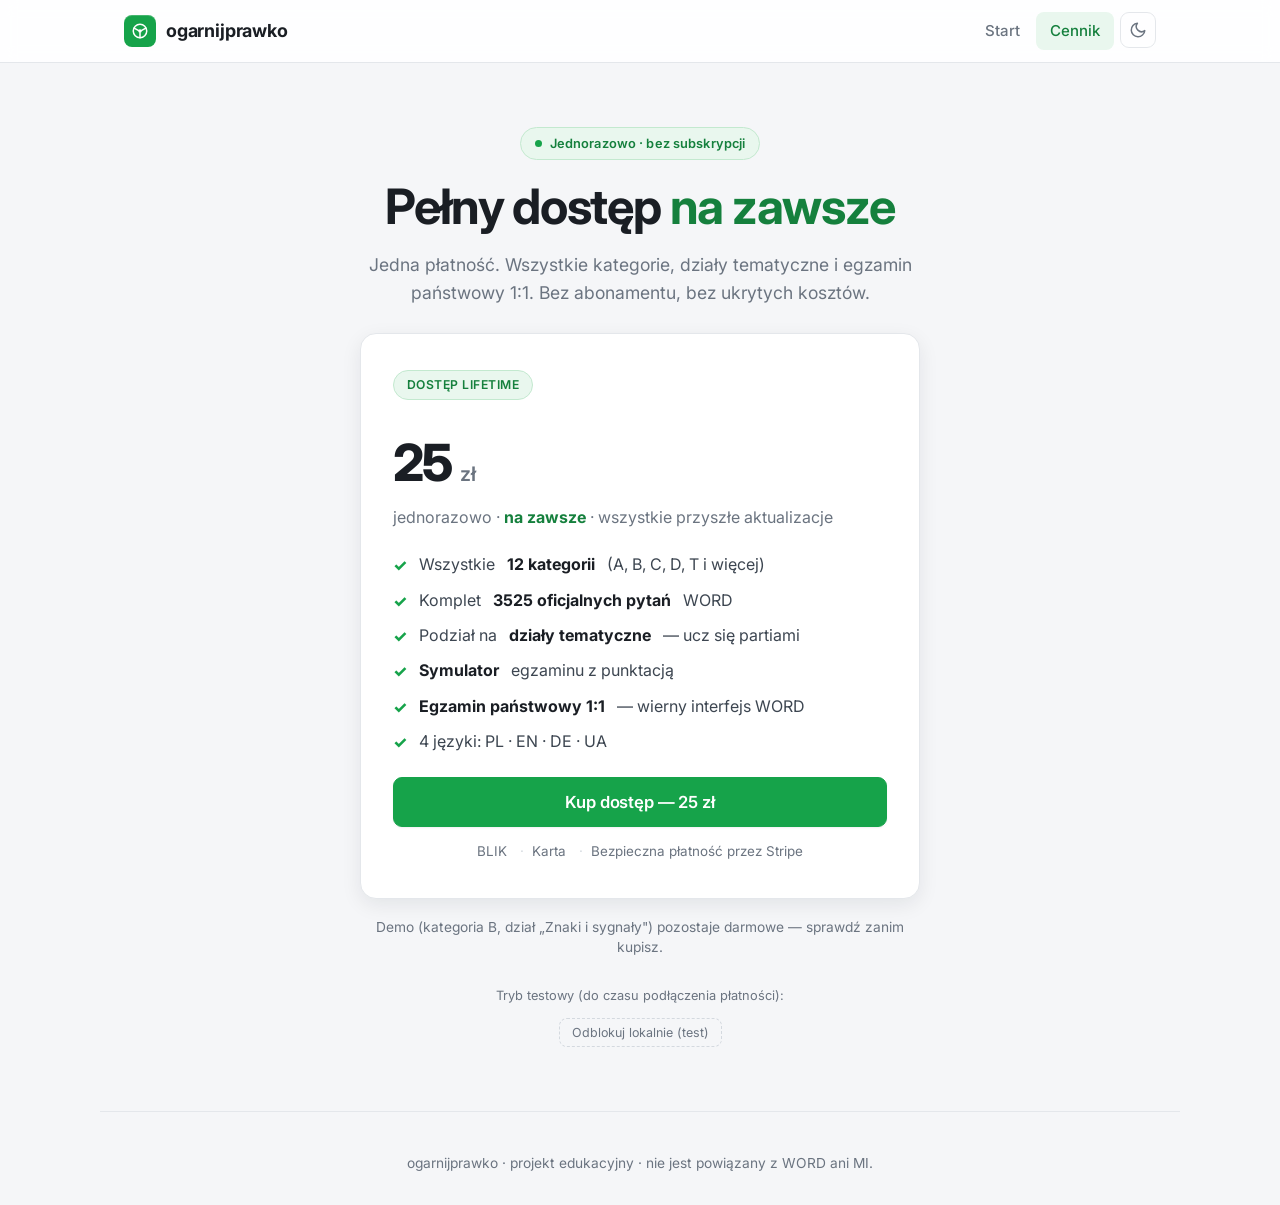
==== commit 2a8db219: "Dark mode: przełącznik w nagłówku + persystencja Przycisk słońce/księżyc wstrzykiwany do nawigacji (" ====
--- a/cennik.html
+++ b/cennik.html
@@ -2,6 +2,7 @@
 <html lang="pl">
 <head>
 <meta charset="UTF-8">
+<script>document.documentElement.setAttribute("data-theme",localStorage.getItem("op_theme")||"light")</script>
 <meta name="viewport" content="width=device-width, initial-scale=1.0">
 <title>Cennik — ogarnijprawko (25 zł na zawsze)</title>
 <meta name="description" content="Pełny dostęp do wszystkich kategorii, działów i trybu egzaminu państwowego 1:1 — 25 zł jednorazowo, na zawsze.">
--- a/style.css
+++ b/style.css
@@ -23,8 +23,35 @@
   --shadow-sm:0 1px 2px rgba(16,24,40,.06);
   --shadow:0 2px 8px rgba(16,24,40,.06),0 1px 2px rgba(16,24,40,.04);
   --shadow-md:0 6px 20px rgba(16,24,40,.08);
+  --header-bg:rgba(255,255,255,.9);
   --ease:cubic-bezier(.4,0,.2,1);
 }
+:root[data-theme="dark"]{
+  --bg:#0f1419;
+  --surface:#171d25;
+  --surface-2:#1f2630;
+  --border:#2a323c;
+  --border-strong:#3a434f;
+  --text:#e6edf3;
+  --text-2:#c0cad4;
+  --muted:#8a96a3;
+  --brand:#22c55e;
+  --brand-d:#4ade80;
+  --brand-dd:#86efac;
+  --brand-tint:#13291c;
+  --brand-tint-bd:#1f4d30;
+  --accent:#3b82f6;
+  --danger:#f87171;
+  --danger-tint:#2a1618;
+  --warn:#fbbf24;
+  --warn-tint:#2a2210;
+  --shadow-sm:0 1px 2px rgba(0,0,0,.3);
+  --shadow:0 2px 10px rgba(0,0,0,.35);
+  --shadow-md:0 8px 26px rgba(0,0,0,.45);
+  --header-bg:rgba(15,20,25,.85);
+}
+:root{color-scheme:light}
+:root[data-theme="dark"]{color-scheme:dark}
 *{box-sizing:border-box}
 ::selection{background:var(--brand-tint);color:var(--brand-dd)}
 html{scroll-behavior:smooth}
@@ -48,11 +75,18 @@
 .site-header{
   view-transition-name:site-header;
   position:sticky;top:0;z-index:50;
-  background:rgba(255,255,255,.9);
+  background:var(--header-bg);
   backdrop-filter:blur(8px);
   -webkit-backdrop-filter:blur(8px);
   border-bottom:1px solid var(--border);
 }
+.theme-toggle{
+  display:inline-grid;place-items:center;width:36px;height:36px;margin-left:4px;
+  background:transparent;border:1px solid var(--border);border-radius:9px;
+  color:var(--muted);cursor:pointer;transition:all .15s var(--ease);padding:0;
+}
+.theme-toggle:hover{color:var(--text);background:var(--surface-2);border-color:var(--border-strong)}
+.theme-toggle svg{width:18px;height:18px}
 .site-header .bar{display:flex;align-items:center;gap:20px;height:62px}
 .brand{display:flex;align-items:center;gap:10px;font-weight:700;font-size:1.12rem;color:var(--text);letter-spacing:-.01em}
 .brand .logo{
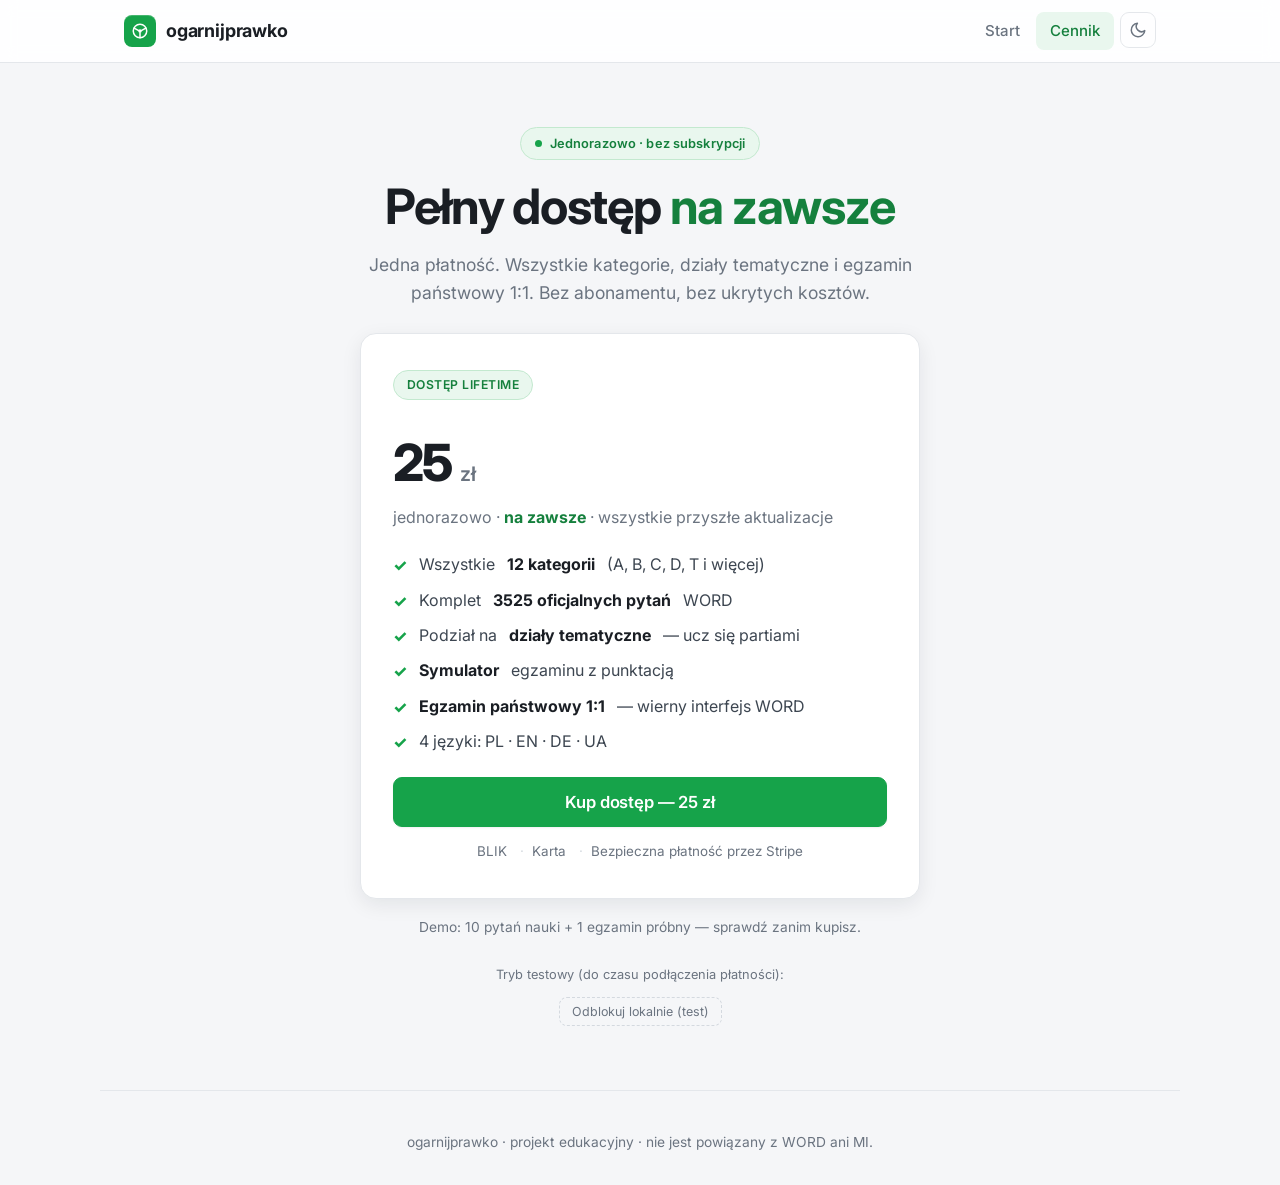
==== commit 9e632626: "Model demo (1 egzamin + 10 pytań), landing konwersyjny, mobile - Demo: 1 egzamin próbny + 10 pytań n" ====
--- a/cennik.html
+++ b/cennik.html
@@ -75,7 +75,7 @@
       </div>
     </div>
 
-    <p class="guarantee">Demo (kategoria B, dział „Znaki i sygnały") pozostaje darmowe — sprawdź zanim kupisz.</p>
+    <p class="guarantee">Demo: 10 pytań nauki + 1 egzamin próbny — sprawdź zanim kupisz.</p>
 
     <div class="dev-unlock">
       <p>Tryb testowy (do czasu podłączenia płatności):</p>
@@ -99,10 +99,9 @@
 
 /* powód przekierowania */
 const POWODY = {
-  "dzial":"Ten dział jest dostępny w pełnej wersji.",
-  "pelny-zakres":"Nauka całej kategorii wymaga pełnego dostępu.",
-  "egzamin":"Symulator egzaminu jest dostępny w pełnej wersji.",
-  "word":"Egzamin państwowy 1:1 jest dostępny w pełnej wersji.",
+  "nauka-limit":"Wykorzystałeś darmowe pytania demo.",
+  "egzamin":"Darmowy egzamin próbny już wykorzystany.",
+  "word":"Darmowy egzamin próbny już wykorzystany.",
 };
 const powod = PT.qs("powod");
 if(powod && POWODY[powod]){
--- a/style.css
+++ b/style.css
@@ -52,6 +52,8 @@
 }
 :root{color-scheme:light}
 :root[data-theme="dark"]{color-scheme:dark}
+/* płynne przejścia między stronami (MPA View Transitions) — bez SPA */
+@view-transition{ navigation:auto; }
 *{box-sizing:border-box}
 ::selection{background:var(--brand-tint);color:var(--brand-dd)}
 html{scroll-behavior:smooth}
@@ -292,6 +294,36 @@
 .cat.dzial.locked:hover{border-color:var(--warn)}
 .mode-card.tryb.locked{background:#fffdf8;border-color:#f0e0c0}
 
+/* ============ LANDING: promo / opinie / FAQ ============ */
+.promo{display:inline-flex;gap:12px;align-items:center;flex-wrap:wrap;justify-content:center;
+  margin-top:26px;background:var(--surface);border:1px solid var(--border);border-radius:999px;padding:10px 20px;box-shadow:var(--shadow-sm)}
+.promo .tag{background:var(--danger);color:#fff;font-size:.7rem;font-weight:700;padding:3px 9px;border-radius:6px;text-transform:uppercase;letter-spacing:.03em}
+.promo .price-old{color:var(--muted);text-decoration:line-through}
+.promo .price-new{font-size:1.3rem;font-weight:800;color:var(--brand-d)}
+.promo .left{color:var(--text-2);font-size:.9rem}
+.promo .left b{color:var(--danger)}
+
+.reviews{display:grid;grid-template-columns:repeat(auto-fit,minmax(250px,1fr));gap:14px;margin-top:20px}
+.review{background:var(--surface);border:1px solid var(--border);border-radius:var(--radius);padding:18px;box-shadow:var(--shadow-sm)}
+.review .stars{color:#f5b400;font-size:.92rem;letter-spacing:1px}
+.review p{margin:9px 0 14px;color:var(--text-2);font-size:.95rem;line-height:1.55}
+.review .who{display:flex;align-items:center;gap:10px}
+.review .av{width:36px;height:36px;border-radius:50%;background:var(--brand-tint);color:var(--brand-d);display:grid;place-items:center;font-weight:700;font-size:.92rem;flex-shrink:0}
+.review .who b{font-size:.9rem;color:var(--text)}
+.review .who span{color:var(--muted);font-size:.8rem;display:block}
+
+.faq{margin-top:18px;display:flex;flex-direction:column;gap:10px;max-width:760px}
+.faq details{background:var(--surface);border:1px solid var(--border);border-radius:var(--radius);overflow:hidden}
+.faq summary{padding:16px 18px;font-weight:600;cursor:pointer;list-style:none;display:flex;justify-content:space-between;align-items:center;gap:12px;color:var(--text)}
+.faq summary::-webkit-details-marker{display:none}
+.faq summary::after{content:"+";color:var(--muted);font-size:1.4rem;font-weight:300;transition:transform .2s var(--ease);flex-shrink:0}
+.faq details[open] summary::after{transform:rotate(45deg)}
+.faq details>div{padding:0 18px 16px;color:var(--muted);font-size:.95rem;line-height:1.6}
+
+.cta-final{text-align:center;background:var(--surface);border:1px solid var(--border);border-radius:16px;padding:38px 24px;box-shadow:var(--shadow);margin-top:20px}
+.cta-final h2{margin:0 0 8px;border:0}
+.cta-final p{color:var(--muted);margin:0 0 22px;max-width:480px;margin-left:auto;margin-right:auto}
+
 /* ============ FOOTER ============ */
 .footer{
   text-align:center;color:var(--muted);font-size:.86rem;line-height:1.7;
@@ -308,9 +340,26 @@
 
 @media(max-width:640px){
   .modes{grid-template-columns:1fr}
-  .hero{padding:48px 0 22px}
-  .container{padding:0 18px}
-  .stat{min-width:calc(50% - 14px);padding:14px 18px}
-  .qcard{padding:20px 16px}
+  .hero{padding:44px 0 20px}
+  .container{padding:0 16px}
+  .stat{min-width:calc(50% - 12px);padding:14px 16px}
+  .qcard{padding:18px 14px}
   .tn-row{flex-direction:column}
-}
+  /* większe tap-targety na mobile */
+  .btn{padding:14px 22px;font-size:1.02rem;min-height:50px}
+  .btn.big{padding:16px 24px;min-height:54px}
+  .ans{padding:16px 16px;min-height:54px;font-size:1.04rem}
+  .tn-row .ans{padding:18px;min-height:60px}
+  .ans .k{min-width:32px;height:32px}
+  .cat{padding:18px 16px;min-height:104px}
+  .cat-grid{grid-template-columns:repeat(auto-fill,minmax(140px,1fr));gap:10px}
+  .nav a{padding:9px 12px}
+  .quiz-top{gap:8px}
+  .qtext{font-size:1.14rem}
+  .lang button{padding:7px 10px;font-size:.82rem}
+  .theme-toggle{width:40px;height:40px}
+  .demo-banner{flex-direction:column;align-items:stretch;text-align:center}
+  .demo-banner .btn{width:100%}
+}
+/* przyjemniejszy tap (bez niebieskiego highlightu) */
+a,button{-webkit-tap-highlight-color:transparent}
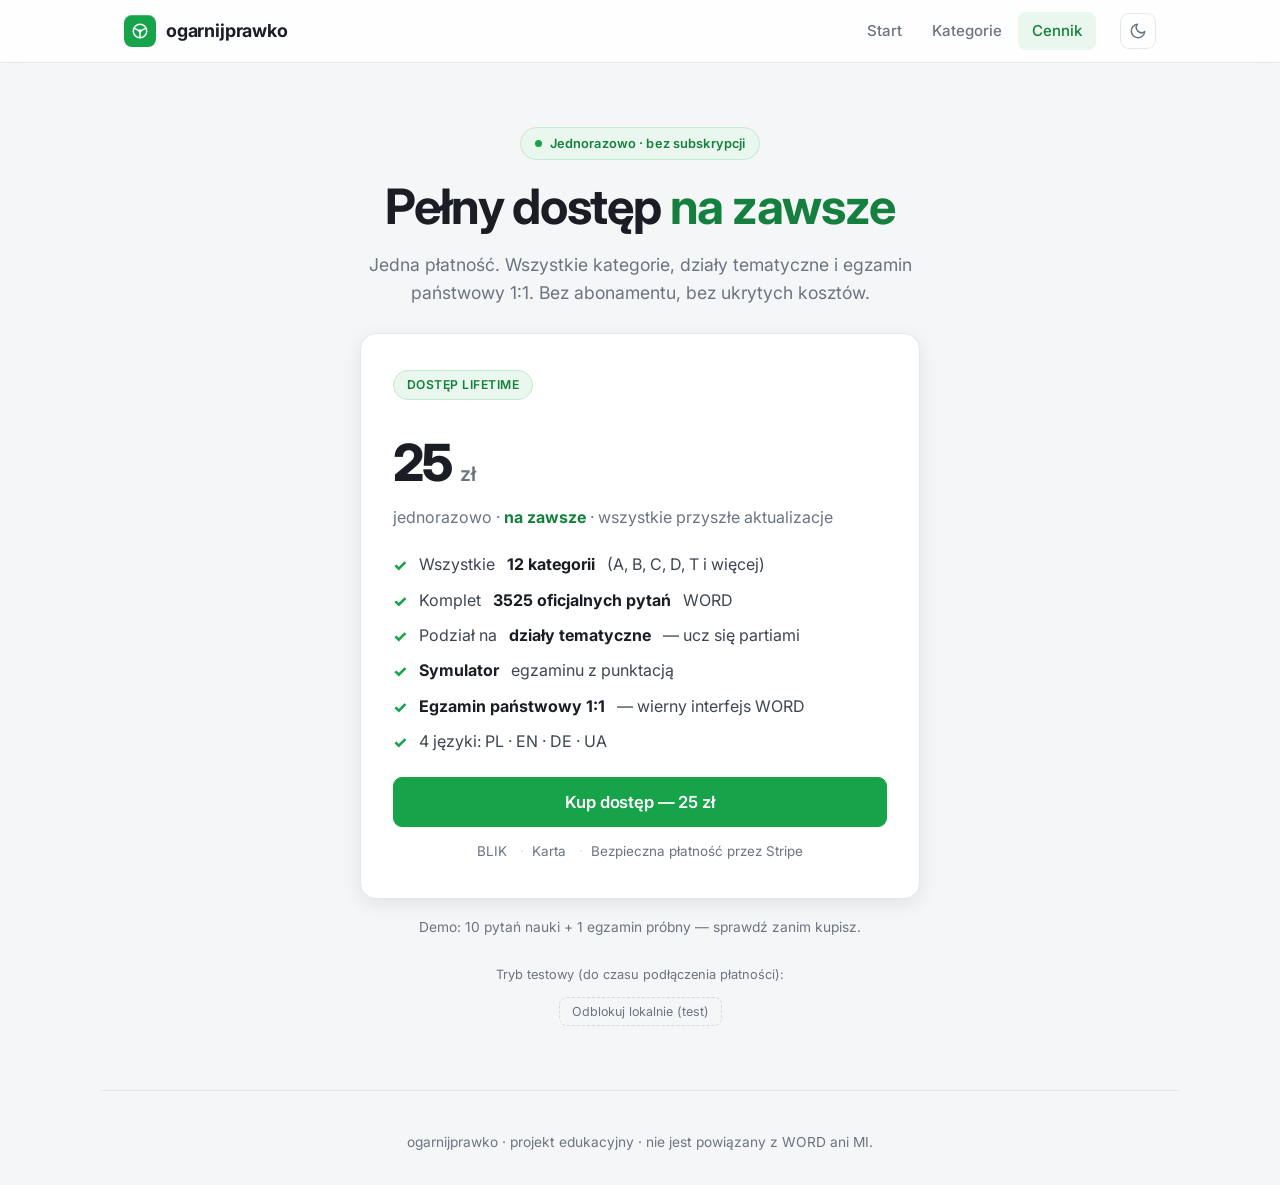
==== commit 4af287c0: "Ujednolicenie nagłówka na wszystkich stronach Identyczny nav (Start/Kategorie/Cennik) na każdej stro" ====
--- a/cennik.html
+++ b/cennik.html
@@ -42,6 +42,7 @@
   <a class="brand" href="index.html"><span class="logo"><svg width="18" height="18" viewBox="0 0 24 24" fill="none" stroke="#fff" stroke-width="2" stroke-linecap="round"><circle cx="12" cy="12" r="9"/><circle cx="12" cy="12" r="2.4" fill="#fff" stroke="none"/><path d="M12 14.4V21M9.7 11.2 4.2 8.2M14.3 11.2 19.8 8.2"/></svg></span> ogarnijprawko</a>
   <nav class="nav">
     <a href="index.html">Start</a>
+    <a href="kategoria.html" id="navKat">Kategorie</a>
     <a href="cennik.html" class="active">Cennik</a>
   </nav>
 </div></header>
--- a/style.css
+++ b/style.css
@@ -353,7 +353,12 @@
   .ans .k{min-width:32px;height:32px}
   .cat{padding:18px 16px;min-height:104px}
   .cat-grid{grid-template-columns:repeat(auto-fill,minmax(140px,1fr));gap:10px}
-  .nav a{padding:9px 12px}
+  /* header: logo wyśrodkowane, przełącznik w prawym rogu, nav pod spodem */
+  .site-header .bar{flex-wrap:wrap;height:auto;min-height:54px;padding:7px 0;row-gap:4px;gap:10px;justify-content:center;position:relative}
+  .brand{order:0;font-size:1.06rem}
+  .theme-toggle{order:1;position:absolute;right:0;top:8px;margin:0}
+  .nav{order:2;width:100%;margin:0;justify-content:center;gap:4px}
+  .nav a{padding:8px 14px;font-size:.9rem}
   .quiz-top{gap:8px}
   .qtext{font-size:1.14rem}
   .lang button{padding:7px 10px;font-size:.82rem}
